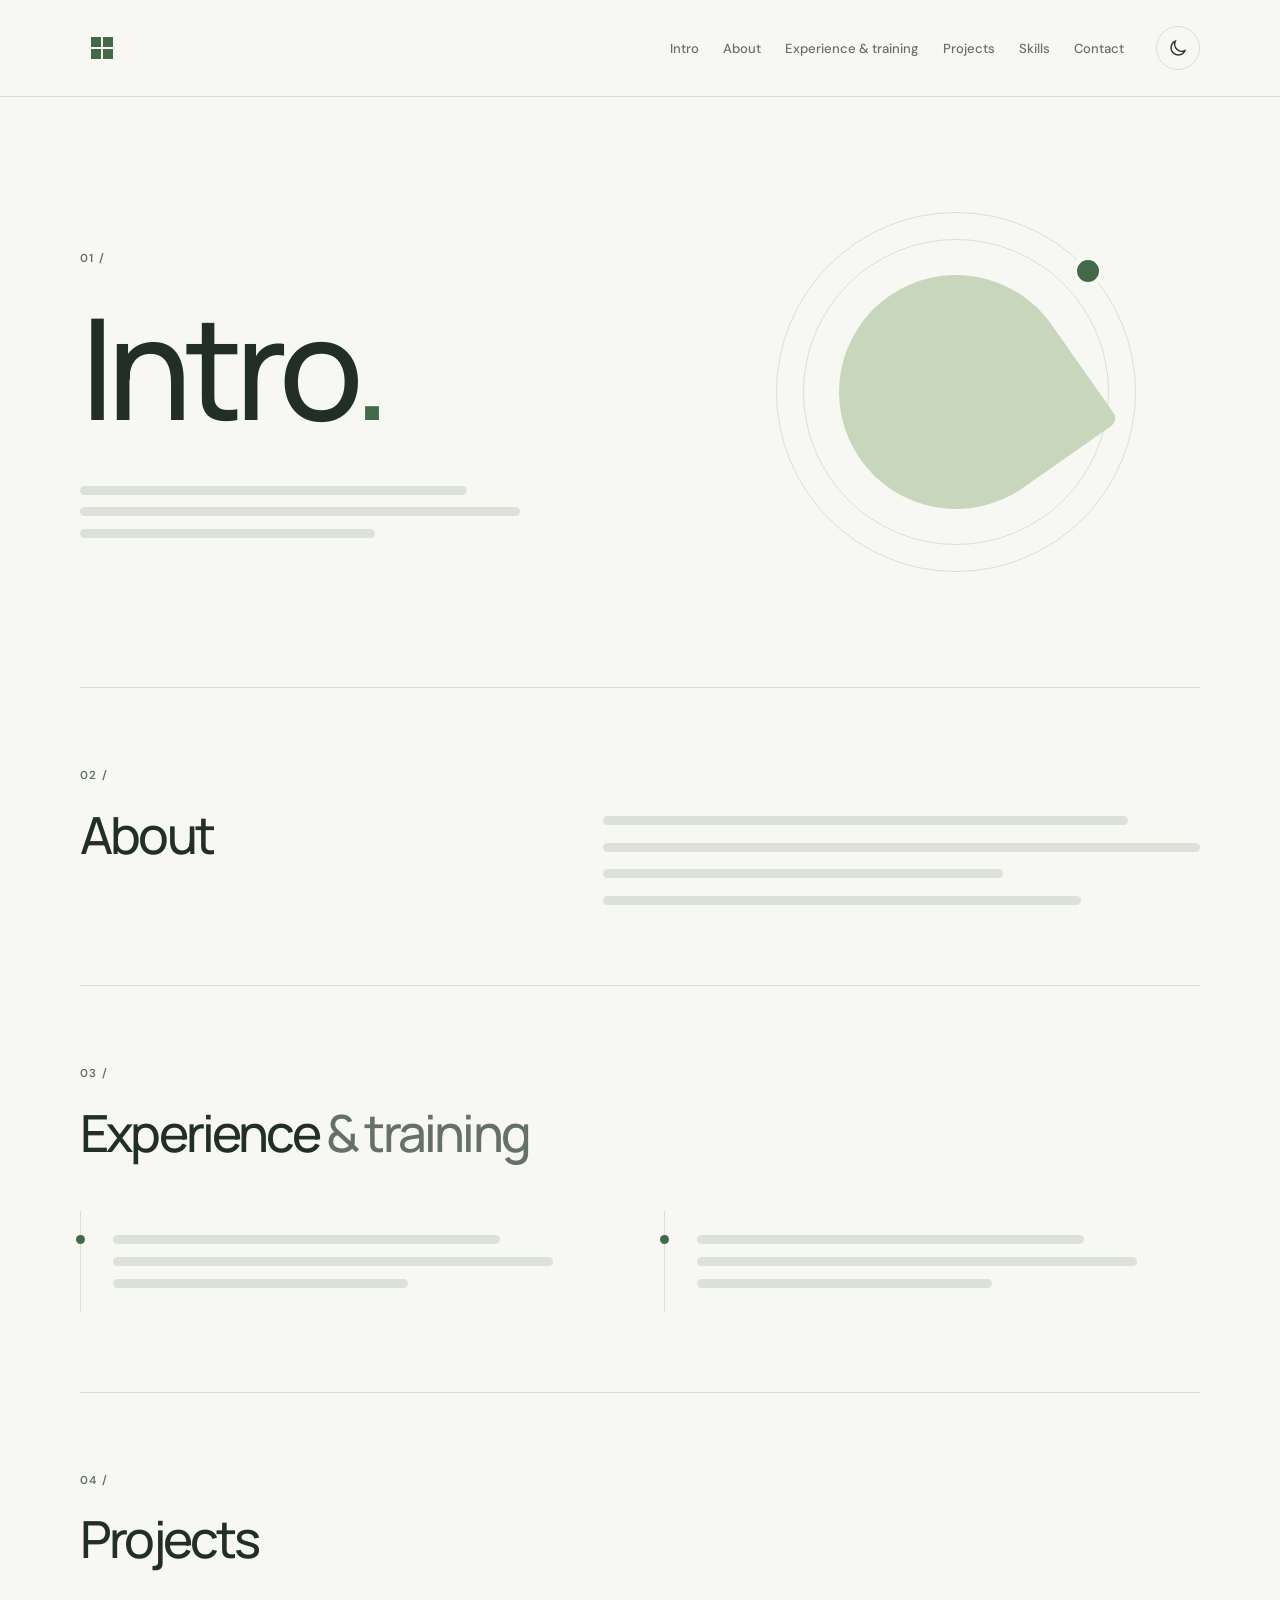
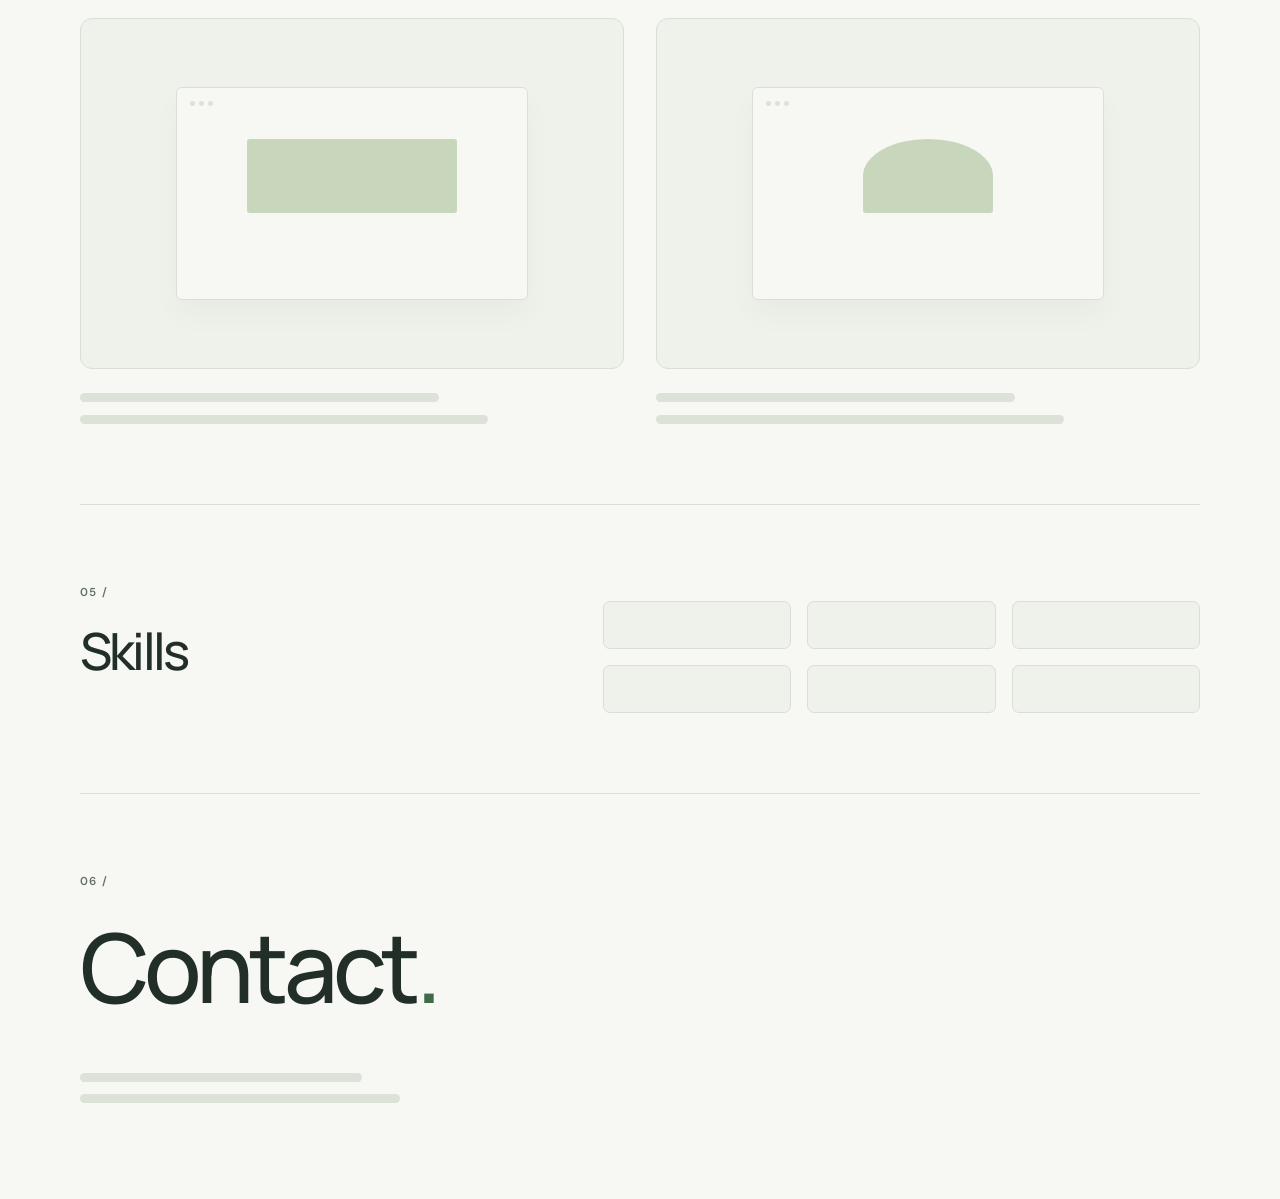
==== index.html @ 7a8d8ee1 "first commit" ====
<!doctype html>
<html lang="en">
<head>
  <meta charset="UTF-8">
  <meta name="viewport" content="width=device-width, initial-scale=1">
  <meta name="color-scheme" content="light dark">
  <title>Portfolio — Layout Preview</title>
  <script src="script.js"></script>
  <link rel="stylesheet" href="styles.css">
</head>
<body>
  <a class="skip-link" href="#main">Skip to content</a>
  <header class="site-header">
    <div class="header-inner container">
      <a class="brand" href="#intro" aria-label="Portfolio home">
        <svg viewBox="0 0 32 32" width="32" height="32" aria-hidden="true"><path d="M5 5h10v10H5zM17 5h10v10H17zM5 17h10v10H5zM17 17h10v10H17z" fill="currentColor"/></svg>
      </a>
      <nav aria-label="Main navigation">
        <a href="#intro">Intro</a>
        <a href="#about">About</a>
        <a href="#experience">Experience & training</a>
        <a href="#projects">Projects</a>
        <a href="#skills">Skills</a>
        <a href="#contact">Contact</a>
      </nav>
      <button class="theme-toggle" type="button" aria-label="Dark theme" aria-pressed="false" hidden>
        <svg class="moon" viewBox="0 0 24 24" width="20" height="20" fill="none" stroke="currentColor" stroke-width="1.6" aria-hidden="true"><path d="M20.3 15.2A8.7 8.7 0 0 1 8.8 3.7a8.7 8.7 0 1 0 11.5 11.5Z"/></svg>
        <svg class="sun" viewBox="0 0 24 24" width="20" height="20" fill="none" stroke="currentColor" stroke-width="1.6" aria-hidden="true"><circle cx="12" cy="12" r="4"/><path d="M12 2v2m0 16v2M2 12h2m16 0h2M5 5l1.5 1.5m11 11L19 19M5 19l1.5-1.5m11-11L19 5"/></svg>
      </button>
    </div>
  </header>

  <main id="main" class="container" tabindex="-1">
    <section id="intro" class="intro" aria-labelledby="intro-title">
      <div class="intro-copy">
        <span class="section-number" aria-hidden="true">01 /</span>
        <h1 id="intro-title">Intro<span class="accent" aria-hidden="true">.</span></h1>
        <div class="placeholder-lines" aria-hidden="true"><span></span><span></span><span></span></div>
      </div>
      <div class="intro-art" aria-hidden="true"><div class="orbit"></div><div class="art-core"></div><span class="art-dot"></span></div>
    </section>

    <section id="about" class="section split-section" aria-labelledby="about-title">
      <div class="section-heading"><span class="section-number" aria-hidden="true">02 /</span><h2 id="about-title">About</h2></div>
      <div class="placeholder-lines spacious" aria-hidden="true"><span></span><span></span><span></span><span></span></div>
    </section>

    <section id="experience" class="section" aria-labelledby="experience-title">
      <div class="section-heading"><span class="section-number" aria-hidden="true">03 /</span><h2 id="experience-title">Experience <span class="muted">& training</span></h2></div>
      <div class="experience-layout" aria-hidden="true">
        <div class="experience-placeholder"><span class="timeline-dot"></span><div class="placeholder-lines"><span></span><span></span><span></span></div></div>
        <div class="experience-placeholder"><span class="timeline-dot"></span><div class="placeholder-lines"><span></span><span></span><span></span></div></div>
      </div>
    </section>

    <section id="projects" class="section" aria-labelledby="projects-title">
      <div class="section-heading"><span class="section-number" aria-hidden="true">04 /</span><h2 id="projects-title">Projects</h2></div>
      <div class="project-grid" aria-hidden="true">
        <div class="project-placeholder"><div class="project-preview"><span class="preview-window"><i></i><i></i><i></i></span></div><div class="placeholder-lines"><span></span><span></span></div></div>
        <div class="project-placeholder"><div class="project-preview alternate"><span class="preview-window"><i></i><i></i><i></i></span></div><div class="placeholder-lines"><span></span><span></span></div></div>
      </div>
    </section>

    <section id="skills" class="section split-section" aria-labelledby="skills-title">
      <div class="section-heading"><span class="section-number" aria-hidden="true">05 /</span><h2 id="skills-title">Skills</h2></div>
      <div class="skill-placeholders" aria-hidden="true"><span></span><span></span><span></span><span></span><span></span><span></span></div>
    </section>

    <section id="contact" class="section contact" aria-labelledby="contact-title">
      <div class="section-heading"><span class="section-number" aria-hidden="true">06 /</span><h2 id="contact-title">Contact<span class="accent" aria-hidden="true">.</span></h2></div>
      <div class="placeholder-lines" aria-hidden="true"><span></span><span></span></div>
    </section>
  </main>
</body>
</html>
---- styles.css ----
@import url('https://fonts.googleapis.com/css2?family=DM+Sans:wght@400;500;600;700&family=Manrope:wght@400;500;600;700;800&display=swap');

:root {
  color-scheme: light;
  --bg: #f7f8f4;
  --surface: #eff1eb;
  --text: #222e28;
  --muted: #657168;
  --accent: #426a49;
  --line: #d9dfd5;
  --placeholder: #dce2d7;
  --art: #c8d7bc;
  --header: rgb(247 248 244 / 95%);
}

:root[data-theme="dark"] {
  color-scheme: dark;
  --bg: #151c18;
  --surface: #1e2821;
  --text: #e7ede3;
  --muted: #a5b4a6;
  --accent: #b1d292;
  --line: #354237;
  --placeholder: #354536;
  --art: #40583b;
  --header: rgb(21 28 24 / 95%);
}

* { box-sizing: border-box; }
html { scroll-behavior: smooth; scroll-padding-top: 8rem; }
body { margin: 0; background: var(--bg); color: var(--text); font-family: 'DM Sans', system-ui, sans-serif; -webkit-font-smoothing: antialiased; }
button, a { -webkit-tap-highlight-color: transparent; }
a { color: inherit; }
button { font: inherit; }
[hidden] { display: none !important; }
.container { width: min(1120px, calc(100% - 5rem)); margin-inline: auto; }
:focus-visible { outline: 3px solid var(--accent); outline-offset: 6px; border-radius: 3px; }
.skip-link { position: fixed; top: 1rem; left: 1rem; z-index: 10; padding: .8rem 1rem; background: var(--text); color: var(--bg); transform: translateY(-180%); }
.skip-link:focus { transform: translateY(0); }
.site-header { position: sticky; top: 0; z-index: 5; background: var(--header); border-bottom: 1px solid var(--line); backdrop-filter: blur(14px); }
.header-inner { display: flex; align-items: center; gap: 2rem; min-height: 96px; }
.brand { display: grid; place-items: center; color: var(--accent); flex-shrink: 0; width: 44px; height: 44px; }
nav { display: flex; align-items: center; justify-content: center; flex-wrap: wrap; gap: .25rem 1.5rem; margin-left: auto; }
nav a { text-decoration: none; color: var(--muted); font-size: .82rem; font-weight: 500; padding-block: .8rem; text-underline-offset: .4rem; }
nav a:hover, nav a:focus-visible { color: var(--text); text-decoration: underline; }
.theme-toggle { display: grid; place-items: center; width: 44px; height: 44px; padding: 0; border: 1px solid var(--line); border-radius: 50%; background: transparent; color: var(--text); cursor: pointer; flex-shrink: 0; }
.theme-toggle:hover { background: var(--surface); }
.sun, [data-theme="dark"] .moon { display: none; }
[data-theme="dark"] .sun { display: block; }
h1, h2 { font-family: 'Manrope', system-ui, sans-serif; font-weight: 500; letter-spacing: -.055em; margin: 0; }
h1 { font-size: clamp(5rem, 11vw, 9rem); line-height: 1.1; margin-block: 1.4rem 2.6rem; }
h2 { font-size: clamp(2rem, 4vw, 3.25rem); line-height: 1.2; }
.accent { color: var(--accent); }
.muted { color: var(--muted); }
.section-number { font-size: .72rem; font-weight: 600; letter-spacing: .12em; color: var(--muted); }
.intro { min-height: 590px; display: grid; grid-template-columns: 1.2fr 1fr; align-items: center; gap: 3rem; padding-block: 5rem; }
.intro-copy { position: relative; z-index: 1; }
.placeholder-lines { display: grid; gap: .8rem; width: 100%; max-width: 440px; }
.placeholder-lines span { display: block; height: 9px; background: var(--placeholder); border-radius: 6px; }
.placeholder-lines span:first-child { width: 88%; }
.placeholder-lines span:nth-child(2) { width: 100%; }
.placeholder-lines span:nth-child(3) { width: 67%; }
.placeholder-lines span:nth-child(4) { width: 80%; }
.intro-art { position: relative; width: min(100%, 360px); aspect-ratio: 1; justify-self: center; display: grid; place-items: center; }
.orbit { position: absolute; inset: 0; border: 1px solid var(--line); border-radius: 50%; }
.orbit::after { content: ''; position: absolute; inset: 26px; border: 1px solid var(--line); border-radius: 50%; }
.art-core { width: 65%; height: 65%; background: var(--art); border-radius: 50% 50% 4% 50%; transform: rotate(-35deg); }
.art-dot { position: absolute; width: 22px; height: 22px; background: var(--accent); border-radius: 50%; right: 9%; top: 12%; border: 5px solid var(--bg); box-sizing: content-box; }
.section { padding-block: 5rem; border-top: 1px solid var(--line); }
.section-heading { display: grid; gap: 1.3rem; margin-bottom: 3rem; }
.split-section { display: grid; grid-template-columns: 1fr 1.3fr; align-items: start; gap: 4rem; }
.split-section .section-heading { margin: 0; }
.spacious { margin-top: 3rem; gap: 1.1rem; max-width: none; }
.experience-layout { display: grid; grid-template-columns: 1fr 1fr; gap: 3rem; }
.experience-placeholder { position: relative; border-left: 1px solid var(--line); padding: 1.5rem 0 1.5rem 2rem; }
.timeline-dot { position: absolute; left: -5px; top: 1.5rem; width: 9px; height: 9px; border-radius: 50%; background: var(--accent); }
.project-grid { display: grid; grid-template-columns: repeat(2, minmax(0, 1fr)); gap: 2rem; }
.project-placeholder .placeholder-lines { margin-top: 1.5rem; max-width: 75%; }
.project-preview { display: grid; place-items: center; aspect-ratio: 1.55; background: var(--surface); border: 1px solid var(--line); border-radius: 12px; overflow: hidden; }
.preview-window { width: 65%; height: 61%; border: 1px solid var(--line); border-radius: 6px; background: var(--bg); padding: 13px; box-shadow: 0 15px 30px rgb(0 0 0 / 3%); }
.preview-window i { display: inline-block; width: 5px; height: 5px; background: var(--placeholder); border-radius: 50%; margin-right: 4px; vertical-align: top; }
.preview-window::after { content: ''; display: block; width: 65%; height: 40%; background: var(--art); margin: 17px auto 0; border-radius: 3px; }
.alternate .preview-window::after { width: 40%; border-radius: 50% 50% 3px 3px; }
.skill-placeholders { display: grid; grid-template-columns: repeat(3, 1fr); gap: 1rem; margin-top: 1rem; }
.skill-placeholders span { height: 48px; border: 1px solid var(--line); border-radius: 7px; background: var(--surface); }
.contact { padding-block: 5rem 6rem; }
.contact h2 { font-size: clamp(3.5rem, 8vw, 6rem); }
.contact .placeholder-lines { max-width: 320px; }

@media (max-width: 900px) {
  .header-inner { gap: 1rem; flex-wrap: wrap; padding-block: 1rem; }
  .theme-toggle { margin-left: auto; }
  nav { order: 3; width: 100%; justify-content: flex-start; margin: 0; gap: 0 1.5rem; }
  nav a { padding-block: .55rem; }
  html { scroll-padding-top: 12rem; }
  .intro { min-height: 500px; gap: 1.5rem; }
  .split-section { gap: 2rem; }
}

@media (max-width: 600px) {
  .container { width: calc(100% - 2.5rem); }
  .header-inner { min-height: auto; }
  nav { gap: 0 1.15rem; }
  nav a { font-size: .77rem; }
  .intro { grid-template-columns: 1fr; padding-block: 3rem; gap: 3rem; }
  h1 { margin-block: 1rem 2rem; }
  .intro-art { width: 210px; justify-self: end; margin-right: 1rem; }
  .section { padding-block: 3rem; }
  .split-section, .experience-layout, .project-grid { grid-template-columns: 1fr; gap: 2rem; }
  .section-heading { margin-bottom: 2rem; }
  .spacious, .skill-placeholders { margin-top: 0; }
  .contact { padding-bottom: 4rem; }
}

@media (prefers-reduced-motion: reduce) {
  html { scroll-behavior: auto; }
}
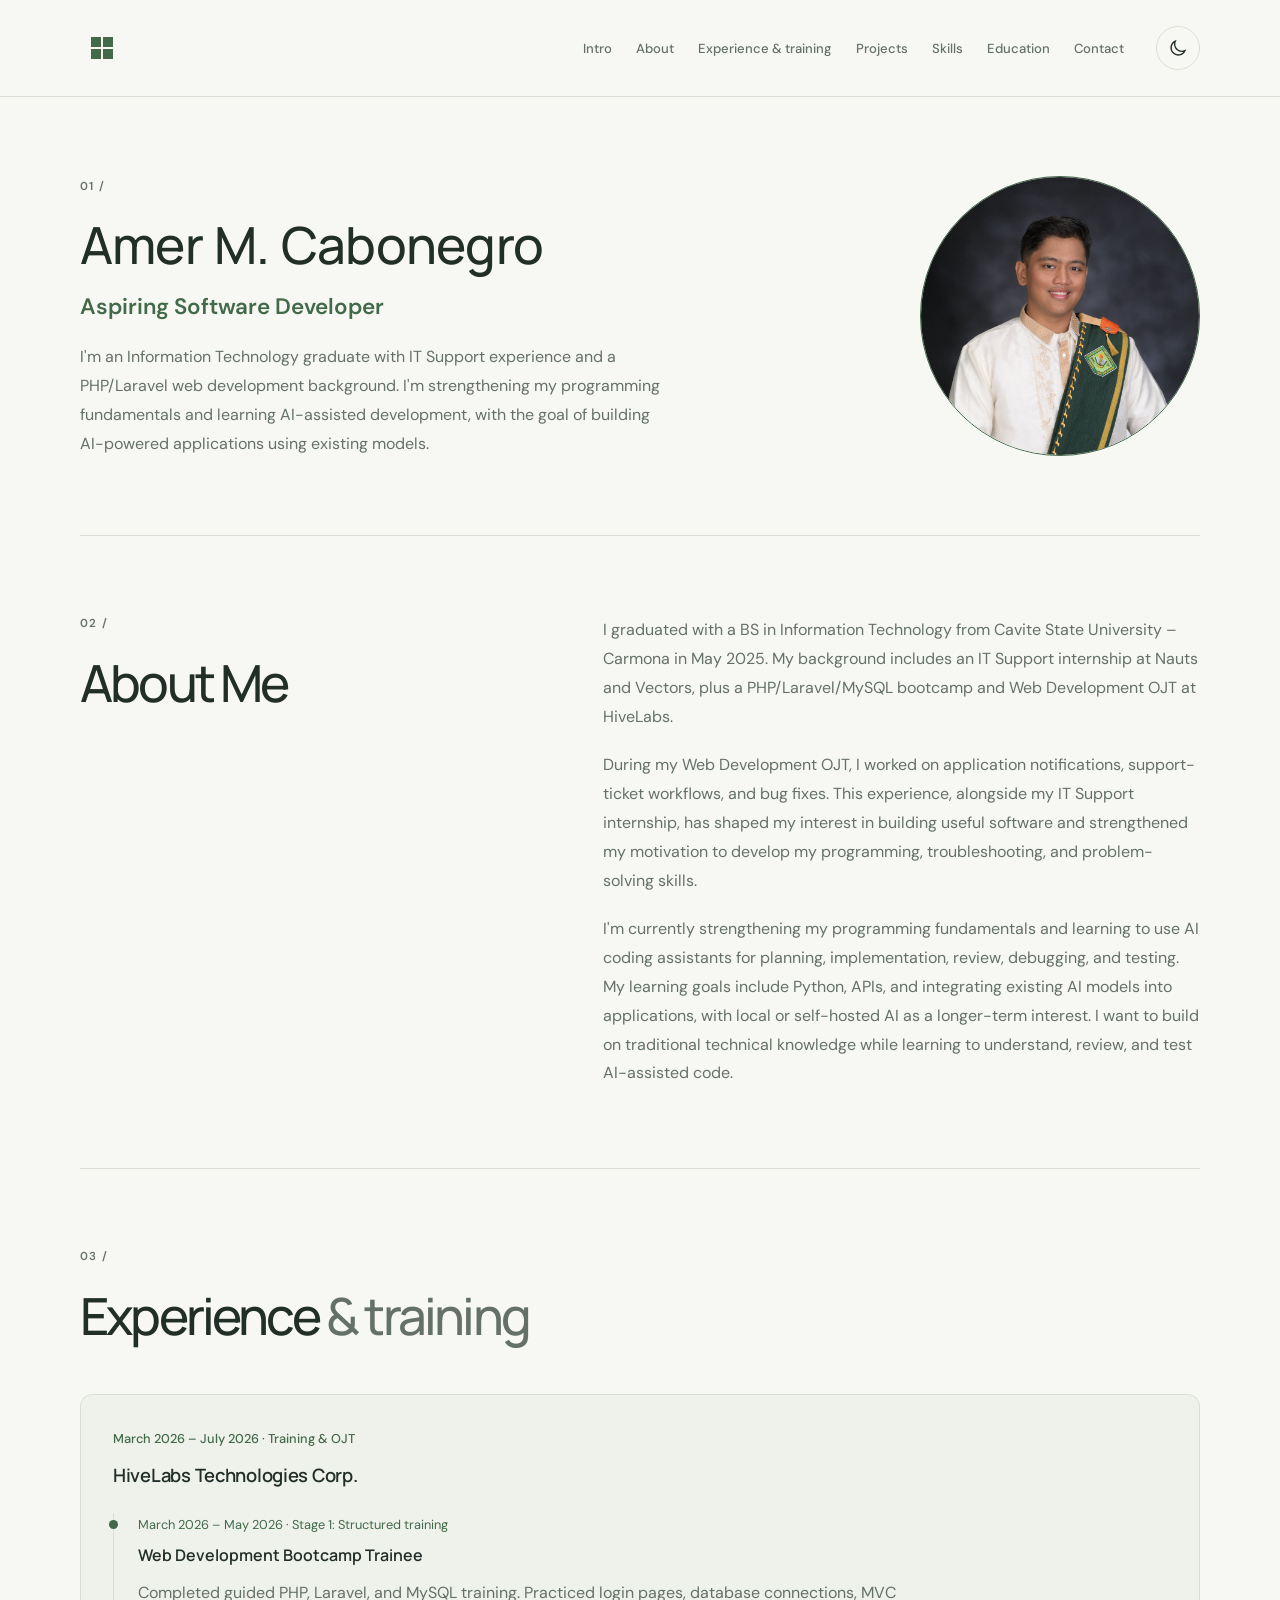
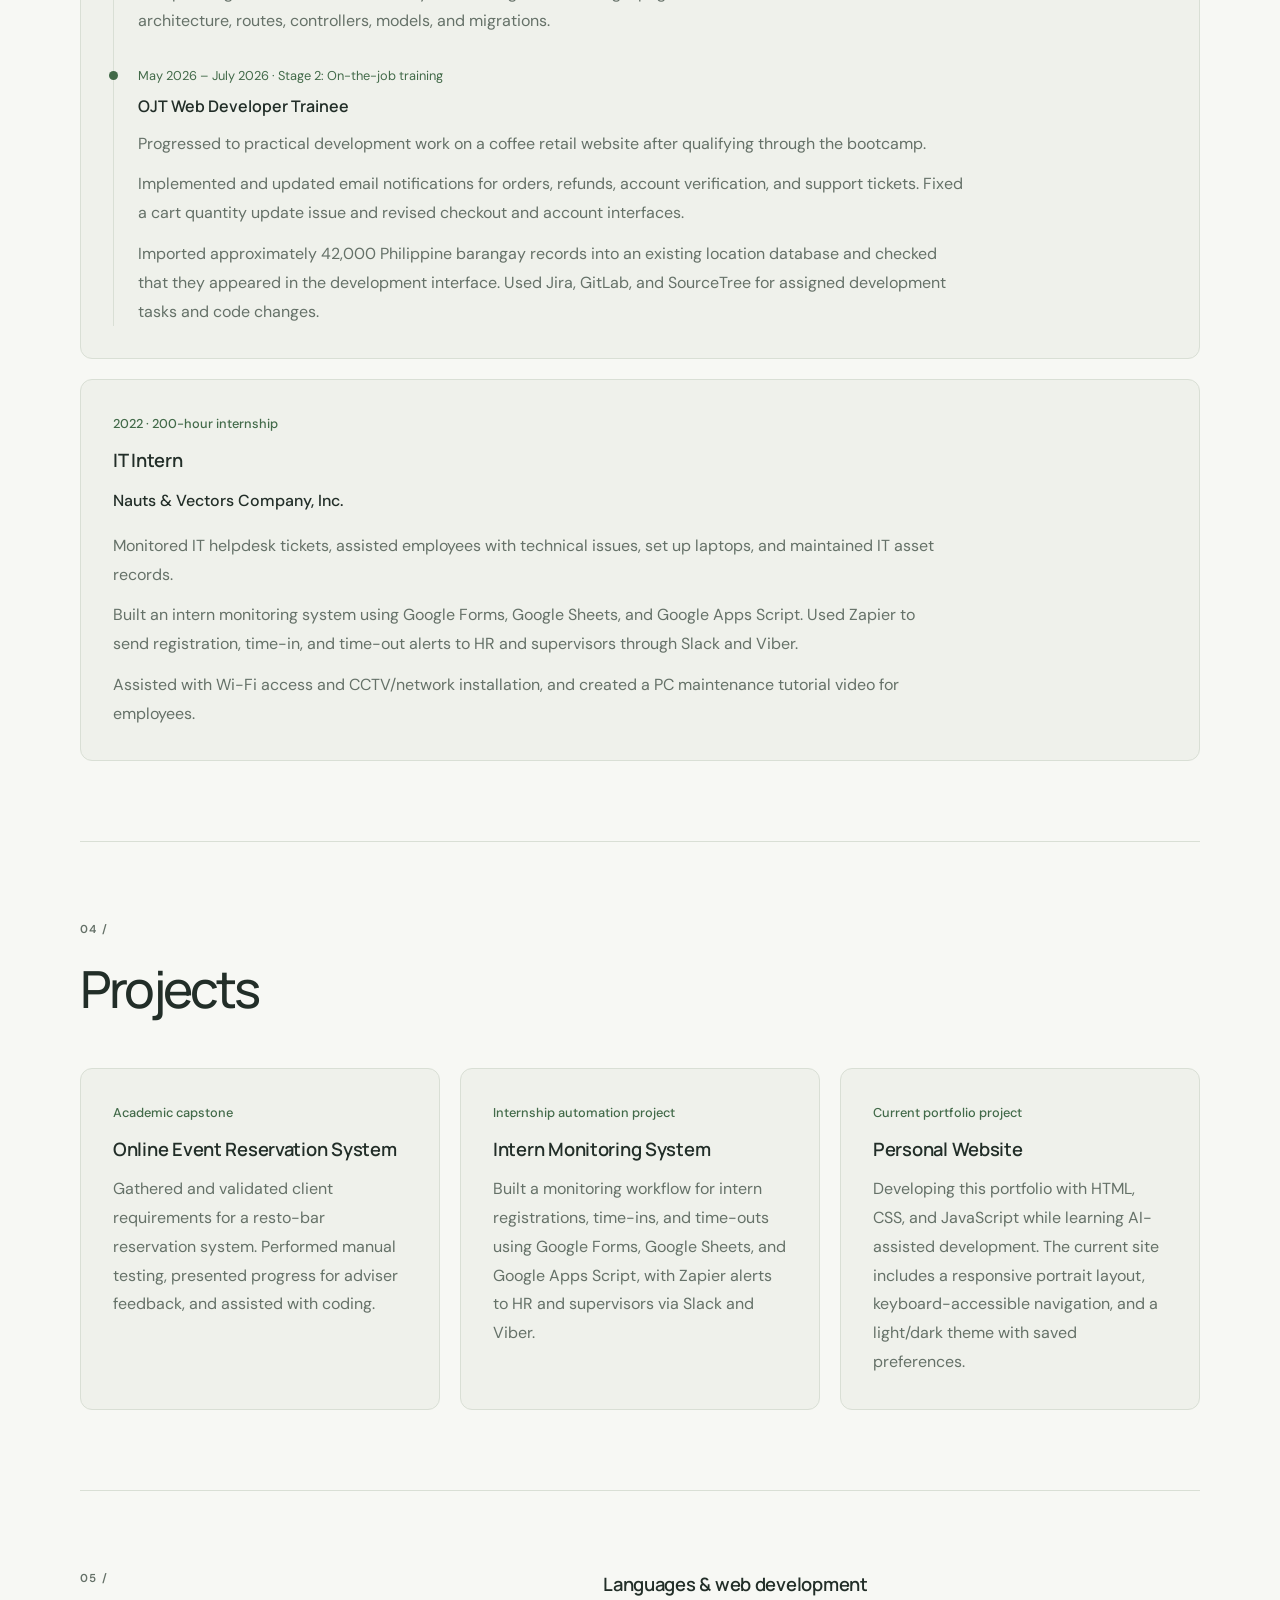
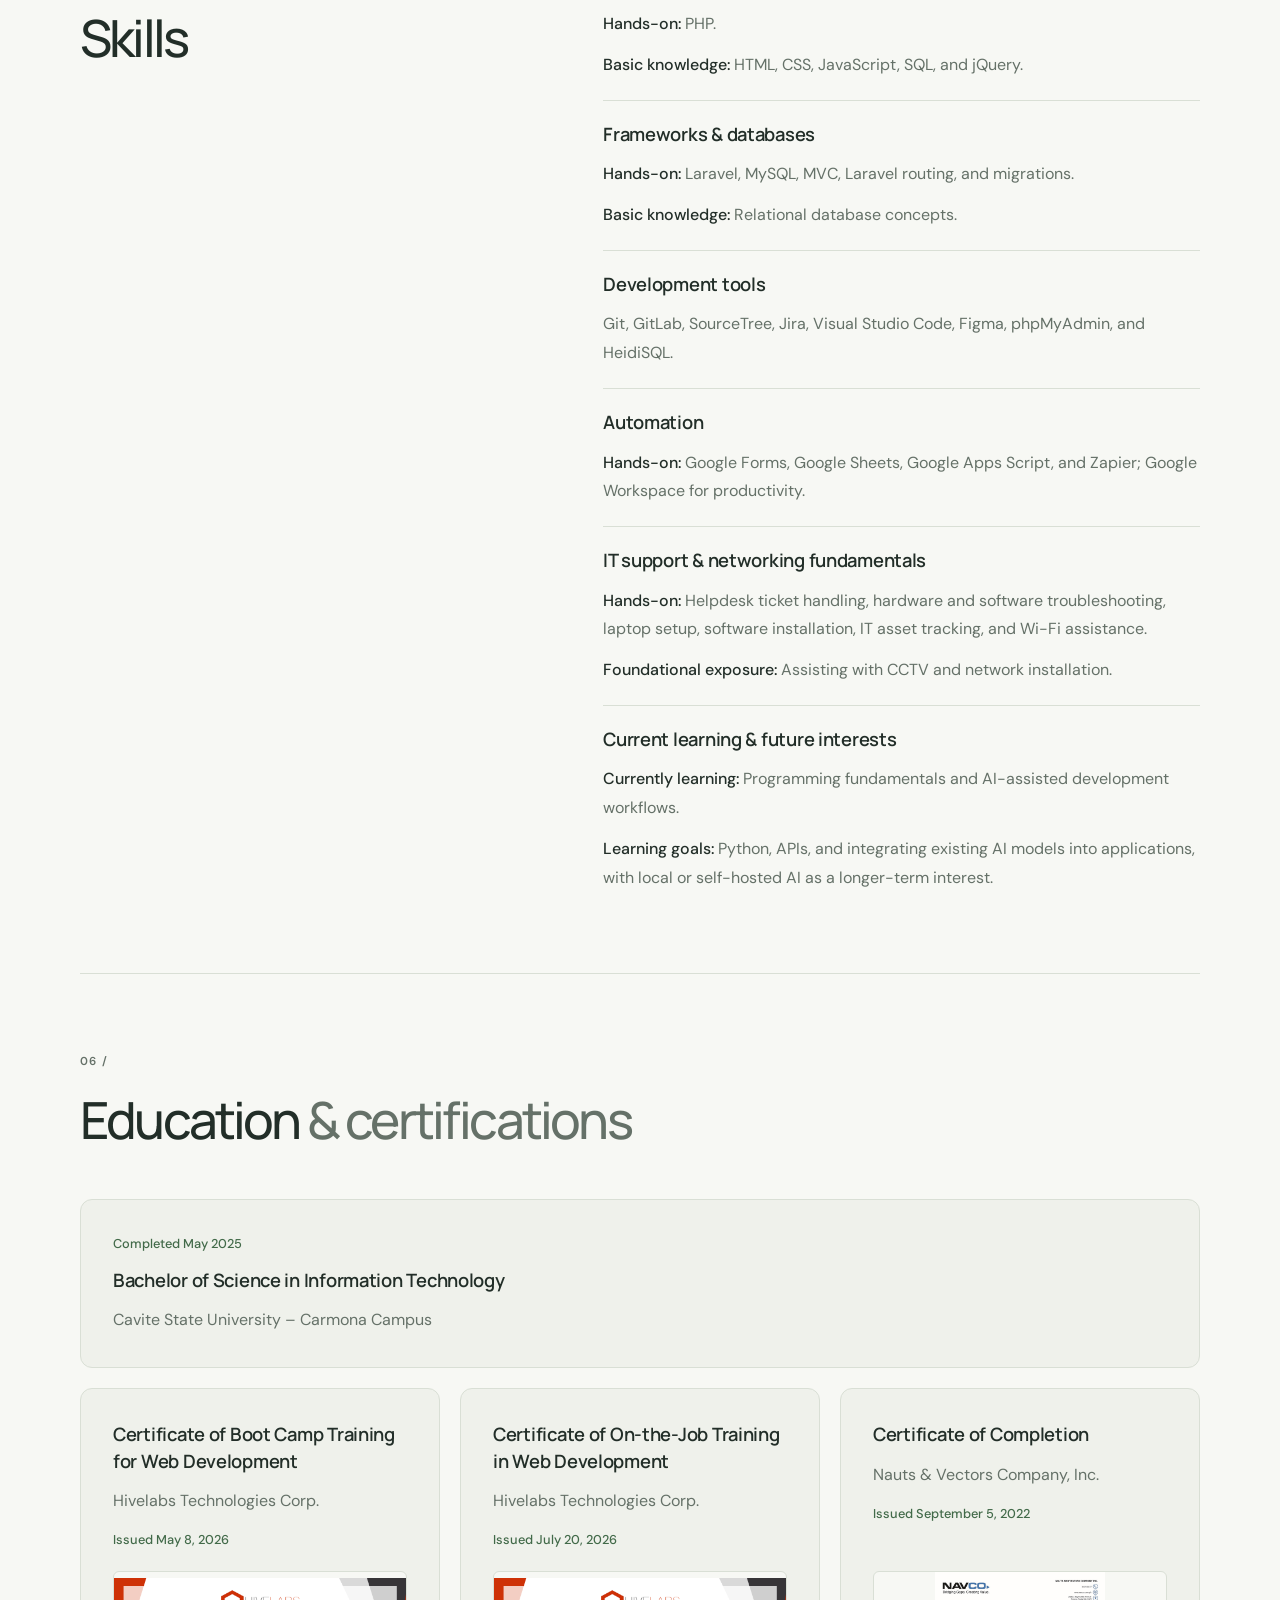
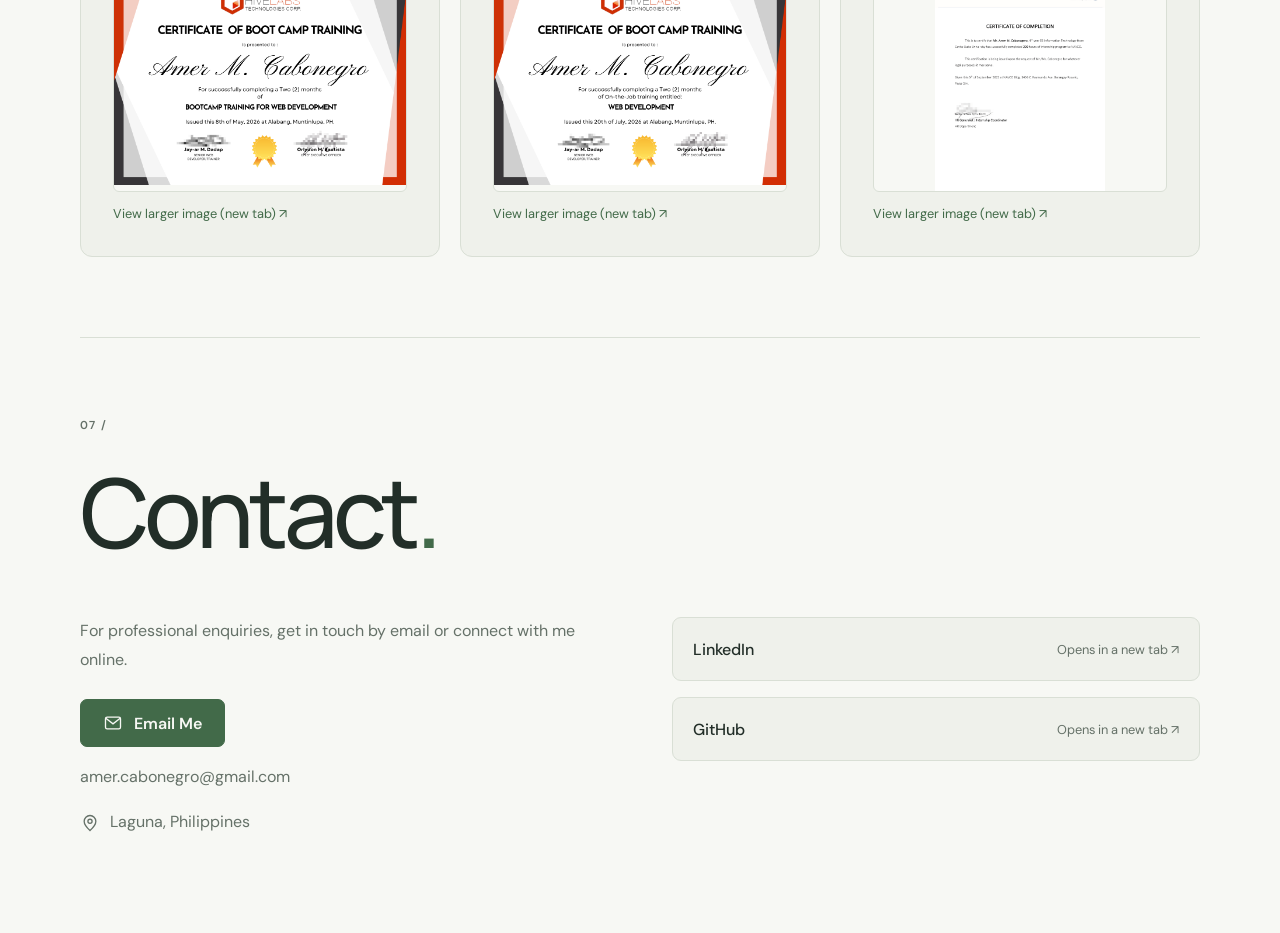
==== commit ca2c8f74: "Update portfolio layout, experience, and contact details" ====
--- a/index.html
+++ b/index.html
@@ -4,11 +4,14 @@
   <meta charset="UTF-8">
   <meta name="viewport" content="width=device-width, initial-scale=1">
   <meta name="color-scheme" content="light dark">
-  <title>Portfolio — Layout Preview</title>
+  <title>Amer Cabonegro | Portfolio</title>
+  <!-- Run the theme script before CSS to avoid briefly showing the wrong palette.
+       Button setup waits until the body has been parsed, so the script can safely run here. -->
   <script src="script.js"></script>
   <link rel="stylesheet" href="styles.css">
 </head>
 <body>
+  <!-- A skip link saves keyboard users from tabbing through every navigation link on each visit. -->
   <a class="skip-link" href="#main">Skip to content</a>
   <header class="site-header">
     <div class="header-inner container">
@@ -21,8 +24,11 @@
         <a href="#experience">Experience & training</a>
         <a href="#projects">Projects</a>
         <a href="#skills">Skills</a>
+        <a href="#education">Education</a>
         <a href="#contact">Contact</a>
       </nav>
+      <!-- Keep the toggle hidden until its handler is ready, avoiding an inactive control
+           if JavaScript fails. aria-pressed exposes its on/off state without relying on the icon. -->
       <button class="theme-toggle" type="button" aria-label="Dark theme" aria-pressed="false" hidden>
         <svg class="moon" viewBox="0 0 24 24" width="20" height="20" fill="none" stroke="currentColor" stroke-width="1.6" aria-hidden="true"><path d="M20.3 15.2A8.7 8.7 0 0 1 8.8 3.7a8.7 8.7 0 1 0 11.5 11.5Z"/></svg>
         <svg class="sun" viewBox="0 0 24 24" width="20" height="20" fill="none" stroke="currentColor" stroke-width="1.6" aria-hidden="true"><circle cx="12" cy="12" r="4"/><path d="M12 2v2m0 16v2M2 12h2m16 0h2M5 5l1.5 1.5m11 11L19 19M5 19l1.5-1.5m11-11L19 5"/></svg>
@@ -30,45 +36,191 @@
     </div>
   </header>
 
+  <!-- tabindex="-1" makes the skip-link destination focusable without adding a routine Tab stop.
+       aria-labelledby reuses visible headings as section names so both stay consistent. -->
   <main id="main" class="container" tabindex="-1">
     <section id="intro" class="intro" aria-labelledby="intro-title">
       <div class="intro-copy">
         <span class="section-number" aria-hidden="true">01 /</span>
-        <h1 id="intro-title">Intro<span class="accent" aria-hidden="true">.</span></h1>
-        <div class="placeholder-lines" aria-hidden="true"><span></span><span></span><span></span></div>
-      </div>
-      <div class="intro-art" aria-hidden="true"><div class="orbit"></div><div class="art-core"></div><span class="art-dot"></span></div>
+        <h1 id="intro-title">Amer M. Cabonegro</h1>
+        <p class="intro-focus">Aspiring Software Developer</p>
+        <p class="intro-summary">I'm an Information Technology graduate with IT Support experience and a PHP/Laravel web development background. I'm strengthening my programming fundamentals and learning AI-assisted development, with the goal of building AI-powered applications using existing models.</p>
+      </div>
+      <!-- A relative src stays inside the project URL on GitHub Pages; a leading / would
+           start at the domain root. Keep the file's real dimensions here and let CSS crop it.
+           The alt text identifies the person when the portrait cannot be seen. -->
+      <div class="intro-portrait">
+        <img src="assets/images/8R-min.JPG" alt="Portrait of Amer M. Cabonegro" width="3712" height="5568">
+      </div>
     </section>
 
     <section id="about" class="section split-section" aria-labelledby="about-title">
-      <div class="section-heading"><span class="section-number" aria-hidden="true">02 /</span><h2 id="about-title">About</h2></div>
-      <div class="placeholder-lines spacious" aria-hidden="true"><span></span><span></span><span></span><span></span></div>
+      <div class="section-heading"><span class="section-number" aria-hidden="true">02 /</span><h2 id="about-title">About Me</h2></div>
+      <div class="about-copy">
+        <p>I graduated with a BS in Information Technology from Cavite State University &ndash; Carmona in May 2025. My background includes an IT Support internship at Nauts and Vectors, plus a PHP/Laravel/MySQL bootcamp and Web Development OJT at HiveLabs.</p>
+        <p>During my Web Development OJT, I worked on application notifications, support-ticket workflows, and bug fixes. This experience, alongside my IT Support internship, has shaped my interest in building useful software and strengthened my motivation to develop my programming, troubleshooting, and problem-solving skills.</p>
+        <p>I'm currently strengthening my programming fundamentals and learning to use AI coding assistants for planning, implementation, review, debugging, and testing. My learning goals include Python, APIs, and integrating existing AI models into applications, with local or self-hosted AI as a longer-term interest. I want to build on traditional technical knowledge while learning to understand, review, and test AI-assisted code.</p>
+      </div>
     </section>
 
     <section id="experience" class="section" aria-labelledby="experience-title">
       <div class="section-heading"><span class="section-number" aria-hidden="true">03 /</span><h2 id="experience-title">Experience <span class="muted">& training</span></h2></div>
-      <div class="experience-layout" aria-hidden="true">
-        <div class="experience-placeholder"><span class="timeline-dot"></span><div class="placeholder-lines"><span></span><span></span><span></span></div></div>
-        <div class="experience-placeholder"><span class="timeline-dot"></span><div class="placeholder-lines"><span></span><span></span><span></span></div></div>
+      <!-- Nest stages under one company to show progression without implying two employers.
+           An ordered list preserves the training sequence even without the visual timeline. -->
+      <div class="entry-list">
+        <article class="content-card">
+          <p class="entry-meta"><time datetime="2026-03">March 2026</time> &ndash; <time datetime="2026-07">July 2026</time> &middot; Training &amp; OJT</p>
+          <h3>HiveLabs Technologies Corp.</h3>
+          <ol class="training-stages" role="list">
+            <li class="training-stage">
+              <p class="stage-meta"><time datetime="2026-03">March 2026</time> &ndash; <time datetime="2026-05">May 2026</time> &middot; Stage 1: Structured training</p>
+              <h4>Web Development Bootcamp Trainee</h4>
+              <p>Completed guided PHP, Laravel, and MySQL training. Practiced login pages, database connections, MVC architecture, routes, controllers, models, and migrations.</p>
+            </li>
+            <li class="training-stage">
+              <p class="stage-meta"><time datetime="2026-05">May 2026</time> &ndash; <time datetime="2026-07">July 2026</time> &middot; Stage 2: On-the-job training</p>
+              <h4>OJT Web Developer Trainee</h4>
+              <p>Progressed to practical development work on a coffee retail website after qualifying through the bootcamp.</p>
+              <p>Implemented and updated email notifications for orders, refunds, account verification, and support tickets. Fixed a cart quantity update issue and revised checkout and account interfaces.</p>
+              <p>Imported approximately 42,000 Philippine barangay records into an existing location database and checked that they appeared in the development interface. Used Jira, GitLab, and SourceTree for assigned development tasks and code changes.</p>
+            </li>
+          </ol>
+        </article>
+        <article class="content-card">
+          <p class="entry-meta"><time datetime="2022">2022</time> &middot; 200-hour internship</p>
+          <h3>IT Intern</h3>
+          <p class="entry-organization">Nauts &amp; Vectors Company, Inc.</p>
+          <p>Monitored IT helpdesk tickets, assisted employees with technical issues, set up laptops, and maintained IT asset records.</p>
+          <p>Built an intern monitoring system using Google Forms, Google Sheets, and Google Apps Script. Used Zapier to send registration, time-in, and time-out alerts to HR and supervisors through Slack and Viber.</p>
+          <p>Assisted with Wi-Fi access and CCTV/network installation, and created a PC maintenance tutorial video for employees.</p>
+        </article>
       </div>
     </section>
 
     <section id="projects" class="section" aria-labelledby="projects-title">
       <div class="section-heading"><span class="section-number" aria-hidden="true">04 /</span><h2 id="projects-title">Projects</h2></div>
-      <div class="project-grid" aria-hidden="true">
-        <div class="project-placeholder"><div class="project-preview"><span class="preview-window"><i></i><i></i><i></i></span></div><div class="placeholder-lines"><span></span><span></span></div></div>
-        <div class="project-placeholder"><div class="project-preview alternate"><span class="preview-window"><i></i><i></i><i></i></span></div><div class="placeholder-lines"><span></span><span></span></div></div>
+      <div class="content-grid">
+        <article class="content-card">
+          <p class="entry-meta">Academic capstone</p>
+          <h3>Online Event Reservation System</h3>
+          <p>Gathered and validated client requirements for a resto-bar reservation system. Performed manual testing, presented progress for adviser feedback, and assisted with coding.</p>
+        </article>
+        <article class="content-card">
+          <p class="entry-meta">Internship automation project</p>
+          <h3>Intern Monitoring System</h3>
+          <p>Built a monitoring workflow for intern registrations, time-ins, and time-outs using Google Forms, Google Sheets, and Google Apps Script, with Zapier alerts to HR and supervisors via Slack and Viber.</p>
+        </article>
+        <article class="content-card">
+          <p class="entry-meta">Current portfolio project</p>
+          <h3>Personal Website</h3>
+          <p>Developing this portfolio with HTML, CSS, and JavaScript while learning AI-assisted development. The current site includes a responsive portrait layout, keyboard-accessible navigation, and a light/dark theme with saved preferences.</p>
+        </article>
       </div>
     </section>
 
     <section id="skills" class="section split-section" aria-labelledby="skills-title">
       <div class="section-heading"><span class="section-number" aria-hidden="true">05 /</span><h2 id="skills-title">Skills</h2></div>
-      <div class="skill-placeholders" aria-hidden="true"><span></span><span></span><span></span><span></span><span></span><span></span></div>
+      <!-- Written proficiency labels distinguish practice from basic knowledge and learning goals;
+           percentage bars would imply a measured skill level that the resumes do not provide. -->
+      <div class="skill-groups">
+        <div>
+          <h3>Languages &amp; web development</h3>
+          <p><strong>Hands-on:</strong> PHP.</p>
+          <p><strong>Basic knowledge:</strong> HTML, CSS, JavaScript, SQL, and jQuery.</p>
+        </div>
+        <div>
+          <h3>Frameworks &amp; databases</h3>
+          <p><strong>Hands-on:</strong> Laravel, MySQL, MVC, Laravel routing, and migrations.</p>
+          <p><strong>Basic knowledge:</strong> Relational database concepts.</p>
+        </div>
+        <div>
+          <h3>Development tools</h3>
+          <p>Git, GitLab, SourceTree, Jira, Visual Studio Code, Figma, phpMyAdmin, and HeidiSQL.</p>
+        </div>
+        <div>
+          <h3>Automation</h3>
+          <p><strong>Hands-on:</strong> Google Forms, Google Sheets, Google Apps Script, and Zapier; Google Workspace for productivity.</p>
+        </div>
+        <div>
+          <h3>IT support &amp; networking fundamentals</h3>
+          <p><strong>Hands-on:</strong> Helpdesk ticket handling, hardware and software troubleshooting, laptop setup, software installation, IT asset tracking, and Wi-Fi assistance.</p>
+          <p><strong>Foundational exposure:</strong> Assisting with CCTV and network installation.</p>
+        </div>
+        <div>
+          <h3>Current learning &amp; future interests</h3>
+          <p><strong>Currently learning:</strong> Programming fundamentals and AI-assisted development workflows.</p>
+          <p><strong>Learning goals:</strong> Python, APIs, and integrating existing AI models into applications, with local or self-hosted AI as a longer-term interest.</p>
+        </div>
+      </div>
+    </section>
+
+    <section id="education" class="section" aria-labelledby="education-title">
+      <div class="section-heading"><span class="section-number" aria-hidden="true">06 /</span><h2 id="education-title">Education <span class="muted">&amp; certifications</span></h2></div>
+      <div class="entry-list">
+        <article class="content-card">
+          <p class="entry-meta">Completed <time datetime="2025-05">May 2025</time></p>
+          <h3>Bachelor of Science in Information Technology</h3>
+          <p>Cavite State University &ndash; Carmona Campus</p>
+        </article>
+      </div>
+      <!-- Link directly to the same blurred file shown in the preview: no separate, unblurred
+           source is loaded. Native links support keyboard use without JavaScript; the label
+           warns about the new tab so visitors know how to return to the portfolio. -->
+      <div class="certificate-gallery">
+        <article class="content-card certificate-card">
+          <h3>Certificate of Boot Camp Training for Web Development</h3>
+          <p>Hivelabs Technologies Corp.</p>
+          <p class="entry-meta">Issued <time datetime="2026-05-08">May 8, 2026</time></p>
+          <a class="certificate-link" href="assets/images/Cert-hivelabs-bootcamp-blured.png" target="_blank" rel="noopener noreferrer" aria-label="View larger blurred Boot Camp Training for Web Development certificate (opens in a new tab)">
+            <img src="assets/images/Cert-hivelabs-bootcamp-blured.png" alt="Web development bootcamp certificate with partially blurred signatures" width="2000" height="1414" loading="lazy" decoding="async">
+            <span>View larger image (new tab) <span aria-hidden="true">&#8599;</span></span>
+          </a>
+        </article>
+        <article class="content-card certificate-card">
+          <h3>Certificate of On-the-Job Training in Web Development</h3>
+          <p>Hivelabs Technologies Corp.</p>
+          <p class="entry-meta">Issued <time datetime="2026-07-20">July 20, 2026</time></p>
+          <a class="certificate-link" href="assets/images/Cert-hivelabs-OJT-blured.png" target="_blank" rel="noopener noreferrer" aria-label="View larger blurred On-the-Job Training in Web Development certificate (opens in a new tab)">
+            <img src="assets/images/Cert-hivelabs-OJT-blured.png" alt="Web development OJT certificate with partially blurred signatures" width="2000" height="1414" loading="lazy" decoding="async">
+            <span>View larger image (new tab) <span aria-hidden="true">&#8599;</span></span>
+          </a>
+        </article>
+        <article class="content-card certificate-card">
+          <h3>Certificate of Completion</h3>
+          <p>Nauts &amp; Vectors Company, Inc.</p>
+          <p class="entry-meta">Issued <time datetime="2022-09-05">September 5, 2022</time></p>
+          <a class="certificate-link" href="assets/images/Cert-navco-blured.png" target="_blank" rel="noopener noreferrer" aria-label="View larger blurred NAVCO Certificate of Completion (opens in a new tab)">
+            <img src="assets/images/Cert-navco-blured.png" alt="NAVCO internship completion certificate with a partially blurred signature" width="1197" height="1545" loading="lazy" decoding="async">
+            <span>View larger image (new tab) <span aria-hidden="true">&#8599;</span></span>
+          </a>
+        </article>
+      </div>
     </section>
 
     <section id="contact" class="section contact" aria-labelledby="contact-title">
-      <div class="section-heading"><span class="section-number" aria-hidden="true">06 /</span><h2 id="contact-title">Contact<span class="accent" aria-hidden="true">.</span></h2></div>
-      <div class="placeholder-lines" aria-hidden="true"><span></span><span></span></div>
+      <div class="section-heading"><span class="section-number" aria-hidden="true">07 /</span><h2 id="contact-title">Contact<span class="accent" aria-hidden="true">.</span></h2></div>
+      <div class="contact-layout">
+        <div class="contact-copy">
+          <p>For professional enquiries, get in touch by email or connect with me online.</p>
+          <!-- mailto uses the visitor's email app instead of collecting messages on this site.
+               The visible text names the action, so the decorative icon needs no announcement. -->
+          <a class="contact-primary" href="mailto:amer.cabonegro@gmail.com">
+            <svg viewBox="0 0 24 24" width="20" height="20" fill="none" stroke="currentColor" stroke-width="1.6" aria-hidden="true" focusable="false"><rect x="3" y="5" width="18" height="14" rx="2"/><path d="m3 6 9 7 9-7"/></svg>
+            <span>Email Me</span>
+          </a>
+          <p class="contact-email">amer.cabonegro@gmail.com</p>
+          <p class="contact-location">
+            <svg viewBox="0 0 24 24" width="20" height="20" fill="none" stroke="currentColor" stroke-width="1.6" aria-hidden="true" focusable="false"><path d="M19 10c0 5-7 11-7 11S5 15 5 10a7 7 0 1 1 14 0Z"/><circle cx="12" cy="10" r="2.5"/></svg>
+            <span>Laguna, Philippines</span>
+          </p>
+        </div>
+        <!-- Announce new tabs before activation. noopener prevents the destination from
+             controlling this tab; noreferrer avoids sending the portfolio URL as a referrer. -->
+        <ul class="contact-profiles" role="list">
+          <li><a href="https://www.linkedin.com/in/amercabonegro/" target="_blank" rel="noopener noreferrer">LinkedIn <span>Opens in a new tab <span aria-hidden="true">&#8599;</span></span></a></li>
+          <li><a href="https://github.com/amercabonegro" target="_blank" rel="noopener noreferrer">GitHub <span>Opens in a new tab <span aria-hidden="true">&#8599;</span></span></a></li>
+        </ul>
+      </div>
     </section>
   </main>
 </body>
--- a/styles.css
+++ b/styles.css
@@ -1,5 +1,7 @@
 @import url('https://fonts.googleapis.com/css2?family=DM+Sans:wght@400;500;600;700&family=Manrope:wght@400;500;600;700;800&display=swap');
 
+/* Components use color roles instead of fixed colors, so changing a palette updates
+   the whole page. When changing --muted, check text contrast in both themes. */
 :root {
   color-scheme: light;
   --bg: #f7f8f4;
@@ -13,6 +15,8 @@
   --header: rgb(247 248 244 / 95%);
 }
 
+/* Override only the palette when JavaScript changes data-theme; duplicating component
+   rules for dark mode would make future layout changes harder to keep consistent. */
 :root[data-theme="dark"] {
   color-scheme: dark;
   --bg: #151c18;
@@ -26,18 +30,29 @@
   --header: rgb(21 28 24 / 95%);
 }
 
+/* Count borders and padding inside declared widths, preventing a 100%-wide box
+   from becoming wider than its parent when padding is added. */
 * { box-sizing: border-box; }
+/* Anchor scrolling needs headroom because a sticky header can cover the destination.
+   Increase scroll-padding-top if the header becomes taller. */
 html { scroll-behavior: smooth; scroll-padding-top: 8rem; }
+/* System-font fallbacks keep text readable when the external web fonts cannot load. */
 body { margin: 0; background: var(--bg); color: var(--text); font-family: 'DM Sans', system-ui, sans-serif; -webkit-font-smoothing: antialiased; }
 button, a { -webkit-tap-highlight-color: transparent; }
 a { color: inherit; }
 button { font: inherit; }
 [hidden] { display: none !important; }
+/* A maximum width prevents very long lines on wide screens; the second min() value
+   leaves side gutters. Raising 1120px gives columns more room but also lengthens lines. */
 .container { width: min(1120px, calc(100% - 5rem)); margin-inline: auto; }
+/* Keep a visible focus indicator so keyboard users can locate the active control.
+   Moving the skip link offscreen instead of hiding it keeps it keyboard-accessible. */
 :focus-visible { outline: 3px solid var(--accent); outline-offset: 6px; border-radius: 3px; }
 .skip-link { position: fixed; top: 1rem; left: 1rem; z-index: 10; padding: .8rem 1rem; background: var(--text); color: var(--bg); transform: translateY(-180%); }
 .skip-link:focus { transform: translateY(0); }
 .site-header { position: sticky; top: 0; z-index: 5; background: var(--header); border-bottom: 1px solid var(--line); backdrop-filter: blur(14px); }
+/* Flexbox lets navigation use the remaining header space. Wrapping avoids squeezing
+   links into unreadable widths when fonts grow or screen space runs short. */
 .header-inner { display: flex; align-items: center; gap: 2rem; min-height: 96px; }
 .brand { display: grid; place-items: center; color: var(--accent); flex-shrink: 0; width: 44px; height: 44px; }
 nav { display: flex; align-items: center; justify-content: center; flex-wrap: wrap; gap: .25rem 1.5rem; margin-left: auto; }
@@ -47,25 +62,45 @@
 .theme-toggle:hover { background: var(--surface); }
 .sun, [data-theme="dark"] .moon { display: none; }
 [data-theme="dark"] .sun { display: block; }
+/* clamp() combines viewport scaling with size limits: a pure vw size could make
+   headings too small on phones or unnecessarily large on wide displays. */
 h1, h2 { font-family: 'Manrope', system-ui, sans-serif; font-weight: 500; letter-spacing: -.055em; margin: 0; }
 h1 { font-size: clamp(5rem, 11vw, 9rem); line-height: 1.1; margin-block: 1.4rem 2.6rem; }
 h2 { font-size: clamp(2rem, 4vw, 3.25rem); line-height: 1.2; }
 .accent { color: var(--accent); }
 .muted { color: var(--muted); }
 .section-number { font-size: .72rem; font-weight: 600; letter-spacing: .12em; color: var(--muted); }
-.intro { min-height: 590px; display: grid; grid-template-columns: 1.2fr 1fr; align-items: center; gap: 3rem; padding-block: 5rem; }
-.intro-copy { position: relative; z-index: 1; }
+/* The portrait column grows from 224px to 280px, giving it enough visual weight without
+   taking space needed by the name. minmax(0, 1fr) and min-width: 0 let text wrap inside
+   its column instead of forcing the page wider. Keep both items in normal Grid flow
+   so longer text increases the hero's height rather than overlapping the portrait. */
+.intro { display: grid; grid-template-columns: minmax(0, 1fr) clamp(14rem, 24vw, 17.5rem); align-items: center; gap: clamp(2rem, 4vw, 4rem); padding-block: clamp(3rem, 6vw, 5rem); }
+.intro-copy { position: relative; z-index: 1; min-width: 0; }
+/* Relax the shared headings' tight tracking for this multiword name. A small extra
+   word gap separates the initial without adding fake spaces to the HTML.
+   Avoid nowrap: natural wrapping protects narrow screens and enlarged text. */
+.intro-copy h1 { font-size: clamp(2.25rem, 4vw, 3.5rem); letter-spacing: -.015em; word-spacing: .04em; line-height: 1.15; overflow-wrap: anywhere; text-wrap: balance; margin-block: 1.25rem 1rem; }
+.intro-focus { color: var(--accent); font-size: clamp(1.1rem, 2vw, 1.4rem); font-weight: 600; line-height: 1.5; margin: 0 0 1.25rem; }
+.intro-summary, .about-copy p { color: var(--muted); font-size: 1rem; line-height: 1.8; margin: 0; }
+/* Cap line length independently of the grid so wide desktops do not produce long lines.
+   There is no fixed hero height: extra lines at smaller widths must have room to grow. */
+.intro-summary { max-width: 54ch; }
+.about-copy { min-width: 0; }
+.about-copy p + p { margin-top: 1.25rem; }
 .placeholder-lines { display: grid; gap: .8rem; width: 100%; max-width: 440px; }
 .placeholder-lines span { display: block; height: 9px; background: var(--placeholder); border-radius: 6px; }
 .placeholder-lines span:first-child { width: 88%; }
 .placeholder-lines span:nth-child(2) { width: 100%; }
 .placeholder-lines span:nth-child(3) { width: 67%; }
 .placeholder-lines span:nth-child(4) { width: 80%; }
-.intro-art { position: relative; width: min(100%, 360px); aspect-ratio: 1; justify-self: center; display: grid; place-items: center; }
-.orbit { position: absolute; inset: 0; border: 1px solid var(--line); border-radius: 50%; }
-.orbit::after { content: ''; position: absolute; inset: 26px; border: 1px solid var(--line); border-radius: 50%; }
-.art-core { width: 65%; height: 65%; background: var(--art); border-radius: 50% 50% 4% 50%; transform: rotate(-35deg); }
-.art-dot { position: absolute; width: 22px; height: 22px; background: var(--accent); border-radius: 50%; right: 9%; top: 12%; border: 5px solid var(--bg); box-sizing: content-box; }
+/* Reserve a square before the photo loads to prevent a layout jump. Equal sides make
+   50% corner radii circular rather than oval. The width cap stops the frame exceeding
+   its grid column; the column controls desktop sizing, not the image's original dimensions. */
+.intro-portrait { width: min(100%, 280px); min-width: 0; aspect-ratio: 1; justify-self: end; border: 1px solid var(--accent); border-radius: 50%; overflow: hidden; background: var(--surface); }
+/* The tall original cannot fill a square without cropping or distortion. cover chooses
+   cropping and preserves proportions. The 20% vertical position favors the upper image;
+   increasing it shifts the crop toward the lower body, so recheck the face after changes. */
+.intro-portrait img { display: block; width: 100%; height: 100%; object-fit: cover; object-position: 50% 20%; }
 .section { padding-block: 5rem; border-top: 1px solid var(--line); }
 .section-heading { display: grid; gap: 1.3rem; margin-bottom: 3rem; }
 .split-section { display: grid; grid-template-columns: 1fr 1.3fr; align-items: start; gap: 4rem; }
@@ -87,24 +122,106 @@
 .contact h2 { font-size: clamp(3.5rem, 8vw, 6rem); }
 .contact .placeholder-lines { max-width: 320px; }
 
+/* Real entries grow with their text rather than using fixed card heights, preventing
+   clipped descriptions when fonts enlarge. These classes leave hero styling untouched. */
+.entry-list, .skill-groups { display: grid; gap: 1.25rem; min-width: 0; }
+.content-card { min-width: 0; padding: clamp(1.25rem, 3vw, 2rem); background: var(--surface); border: 1px solid var(--line); border-radius: 12px; }
+.content-card h3, .skill-groups h3 { margin: 0 0 .8rem; font-family: 'Manrope', system-ui, sans-serif; font-size: 1.15rem; font-weight: 600; line-height: 1.45; letter-spacing: -.015em; overflow-wrap: anywhere; }
+.content-card p, .skill-groups p { max-width: 75ch; margin: 0; color: var(--muted); line-height: 1.8; overflow-wrap: anywhere; }
+.content-card p + p, .skill-groups p + p { margin-top: .75rem; }
+.content-card .entry-meta { margin-bottom: .75rem; color: var(--accent); font-size: .8rem; font-weight: 500; }
+.content-card .entry-organization { color: var(--text); font-weight: 500; margin-bottom: 1rem; }
+.skill-groups > div + div { border-top: 1px solid var(--line); padding-top: 1.25rem; }
+.skill-groups strong { color: var(--text); font-weight: 500; }
+/* Fit as many readable project columns as the container allows. The nested min()
+   lets a column shrink below 18rem on narrow phones instead of causing horizontal scroll. */
+.content-grid { display: grid; grid-template-columns: repeat(auto-fit, minmax(min(100%, 18rem), 1fr)); gap: 1.25rem; }
+
+/* Let cards wrap as space runs out, including below the preferred 18rem column width
+   on small phones. Scope these rules to certificates so other content keeps its layout. */
+.certificate-gallery { display: grid; grid-template-columns: repeat(auto-fit, minmax(min(100%, 18rem), 1fr)); gap: 1.25rem; margin-top: 1.25rem; }
+.certificate-card { display: flex; flex-direction: column; }
+/* Auto margin aligns preview links when titles wrap to different heights. Native links
+   retain the site's keyboard focus outline; no hover-only control is required. */
+.certificate-link { display: block; margin-top: auto; padding-top: .5rem; color: var(--accent); text-decoration: none; border-radius: 4px; }
+/* contain shows the entire landscape or portrait certificate without clipping its text.
+   A shared preview shape keeps the gallery aligned while leaving the source files untouched. */
+.certificate-link img { display: block; width: 100%; height: auto; aspect-ratio: 4 / 3; object-fit: contain; background: var(--bg); border: 1px solid var(--line); border-radius: 6px; }
+.certificate-link > span { display: block; padding-top: .75rem; font-size: .8rem; line-height: 1.6; }
+.certificate-link:hover > span, .certificate-link:focus-visible > span { text-decoration: underline; text-underline-offset: .25em; }
+
+/* A single vertical timeline works at every width. Indent the text rather than fixing
+   its height, so descriptions can wrap without crossing the decorative line or dots.
+   role="list" in HTML keeps list semantics in browsers that hide them with list-style: none. */
+.training-stages { list-style: none; margin: 1.5rem 0 0; padding: 0; }
+.training-stage { position: relative; min-width: 0; padding: 0 0 1.75rem 1.5rem; border-left: 1px solid var(--line); }
+.training-stage:last-child { padding-bottom: 0; }
+.training-stage::before { content: ''; position: absolute; left: -5px; top: .4rem; width: 9px; height: 9px; border-radius: 50%; background: var(--accent); }
+.training-stage h4 { margin: 0 0 .75rem; font-family: 'Manrope', system-ui, sans-serif; font-size: 1rem; font-weight: 600; line-height: 1.5; overflow-wrap: anywhere; }
+.content-card .stage-meta { margin-bottom: .4rem; color: var(--accent); font-size: .8rem; }
+
+/* Two contact columns become one when their preferred reading widths no longer fit.
+   The nested min() allows even a narrow phone to shrink below 20rem without overflow. */
+.contact-layout { display: grid; grid-template-columns: repeat(auto-fit, minmax(min(100%, 20rem), 1fr)); align-items: start; gap: clamp(2rem, 5vw, 4rem); }
+.contact-copy { min-width: 0; }
+.contact-copy p { margin: 0; max-width: 48ch; color: var(--muted); line-height: 1.8; }
+.contact-primary { display: inline-flex; align-items: center; justify-content: center; gap: .65rem; min-height: 48px; max-width: 100%; margin-block: 1.5rem 1rem; padding: .8rem 1.4rem; border: 1px solid var(--accent); border-radius: 7px; background: var(--accent); color: var(--bg); font-weight: 600; text-decoration: none; }
+.contact-primary:hover { text-decoration: underline; text-underline-offset: .25em; }
+/* A long email address may have no natural spaces; allow wrapping rather than widening
+   the page. Icons keep their shape while the adjacent text can shrink or wrap. */
+.contact-email { overflow-wrap: anywhere; }
+.contact-copy .contact-location { display: flex; align-items: center; gap: .6rem; margin-top: 1rem; }
+.contact-primary svg, .contact-location svg { flex-shrink: 0; }
+.contact-profiles { display: grid; gap: 1rem; list-style: none; margin: 0; padding: 0; min-width: 0; }
+.contact-profiles a { display: flex; align-items: center; justify-content: space-between; flex-wrap: wrap; gap: .5rem 1rem; min-height: 64px; padding: 1.25rem; border: 1px solid var(--line); border-radius: 9px; background: var(--surface); font-weight: 500; text-decoration: none; overflow-wrap: anywhere; }
+.contact-profiles a > span { color: var(--muted); font-size: .8rem; font-weight: 400; }
+.contact-profiles a:hover, .contact-profiles a:focus-visible { text-decoration: underline; text-underline-offset: .25em; }
+
+/* At 900px, navigation needs its own row. The hero can still fit two columns here;
+   its separate breakpoint below follows text space rather than the header's needs.
+   The taller header also needs more anchor-scroll headroom. */
 @media (max-width: 900px) {
   .header-inner { gap: 1rem; flex-wrap: wrap; padding-block: 1rem; }
   .theme-toggle { margin-left: auto; }
   nav { order: 3; width: 100%; justify-content: flex-start; margin: 0; gap: 0 1.5rem; }
   nav a { padding-block: .55rem; }
   html { scroll-padding-top: 12rem; }
-  .intro { min-height: 500px; gap: 1.5rem; }
+  /* A smaller portrait column leaves tablet text readable instead of squeezing it
+     into many short lines. Reducing the gap also preserves space for the full name. */
+  .intro { grid-template-columns: minmax(0, 1fr) 14rem; gap: 2rem; }
   .split-section { gap: 2rem; }
 }
 
+/* At 760px and below, one centered column gives text enough reading width.
+   Grid rows put the portrait first visually without duplicating the image or introduction
+   in HTML. Screen readers still follow the HTML's text-first reading order; neither
+   grid item contains controls, so this does not reorder keyboard focus. */
+@media (max-width: 760px) {
+  .intro { grid-template-columns: minmax(0, 1fr); justify-items: center; gap: 1.25rem; text-align: center; }
+  .intro-copy { grid-row: 2; width: 100%; max-width: 38rem; }
+  /* Smaller mobile margins keep the portrait, name, and role connected. Use spacing,
+     not fixed heights, so wrapped headings and enlarged text can still grow freely. */
+  .intro-copy h1 { margin-block: .75rem .625rem; }
+  .intro-focus { margin-bottom: .75rem; }
+  .intro-summary { margin-inline: auto; }
+  .intro-portrait { grid-row: 1; width: min(100%, 224px); justify-self: center; }
+}
+
+/* At 600px, multiple content columns become cramped. Stack them and reduce gutters
+   instead of shrinking body text, preserving readability on narrow screens. */
 @media (max-width: 600px) {
   .container { width: calc(100% - 2.5rem); }
   .header-inner { min-height: auto; }
   nav { gap: 0 1.15rem; }
   nav a { font-size: .77rem; }
-  .intro { grid-template-columns: 1fr; padding-block: 3rem; gap: 3rem; }
+  /* Content determines height; smaller padding avoids an unnecessarily tall mobile hero.
+     Keep the single shrinkable column from the 760px rule to handle enlarged text. */
+  .intro { padding-block: 2.5rem; }
   h1 { margin-block: 1rem 2rem; }
-  .intro-art { width: 210px; justify-self: end; margin-right: 1rem; }
+  /* Fluid sizing keeps the portrait proportional to the screen, with a 200px cap.
+     min(100%, ...) still allows shrinking below 160px if the container becomes very narrow.
+     The square frame keeps the same crop proportions at every size. */
+  .intro-portrait { width: min(100%, clamp(160px, 48vw, 200px)); }
   .section { padding-block: 3rem; }
   .split-section, .experience-layout, .project-grid { grid-template-columns: 1fr; gap: 2rem; }
   .section-heading { margin-bottom: 2rem; }
@@ -112,6 +229,7 @@
   .contact { padding-bottom: 4rem; }
 }
 
+/* Smooth scrolling can be uncomfortable for motion-sensitive visitors; honor their preference. */
 @media (prefers-reduced-motion: reduce) {
   html { scroll-behavior: auto; }
 }
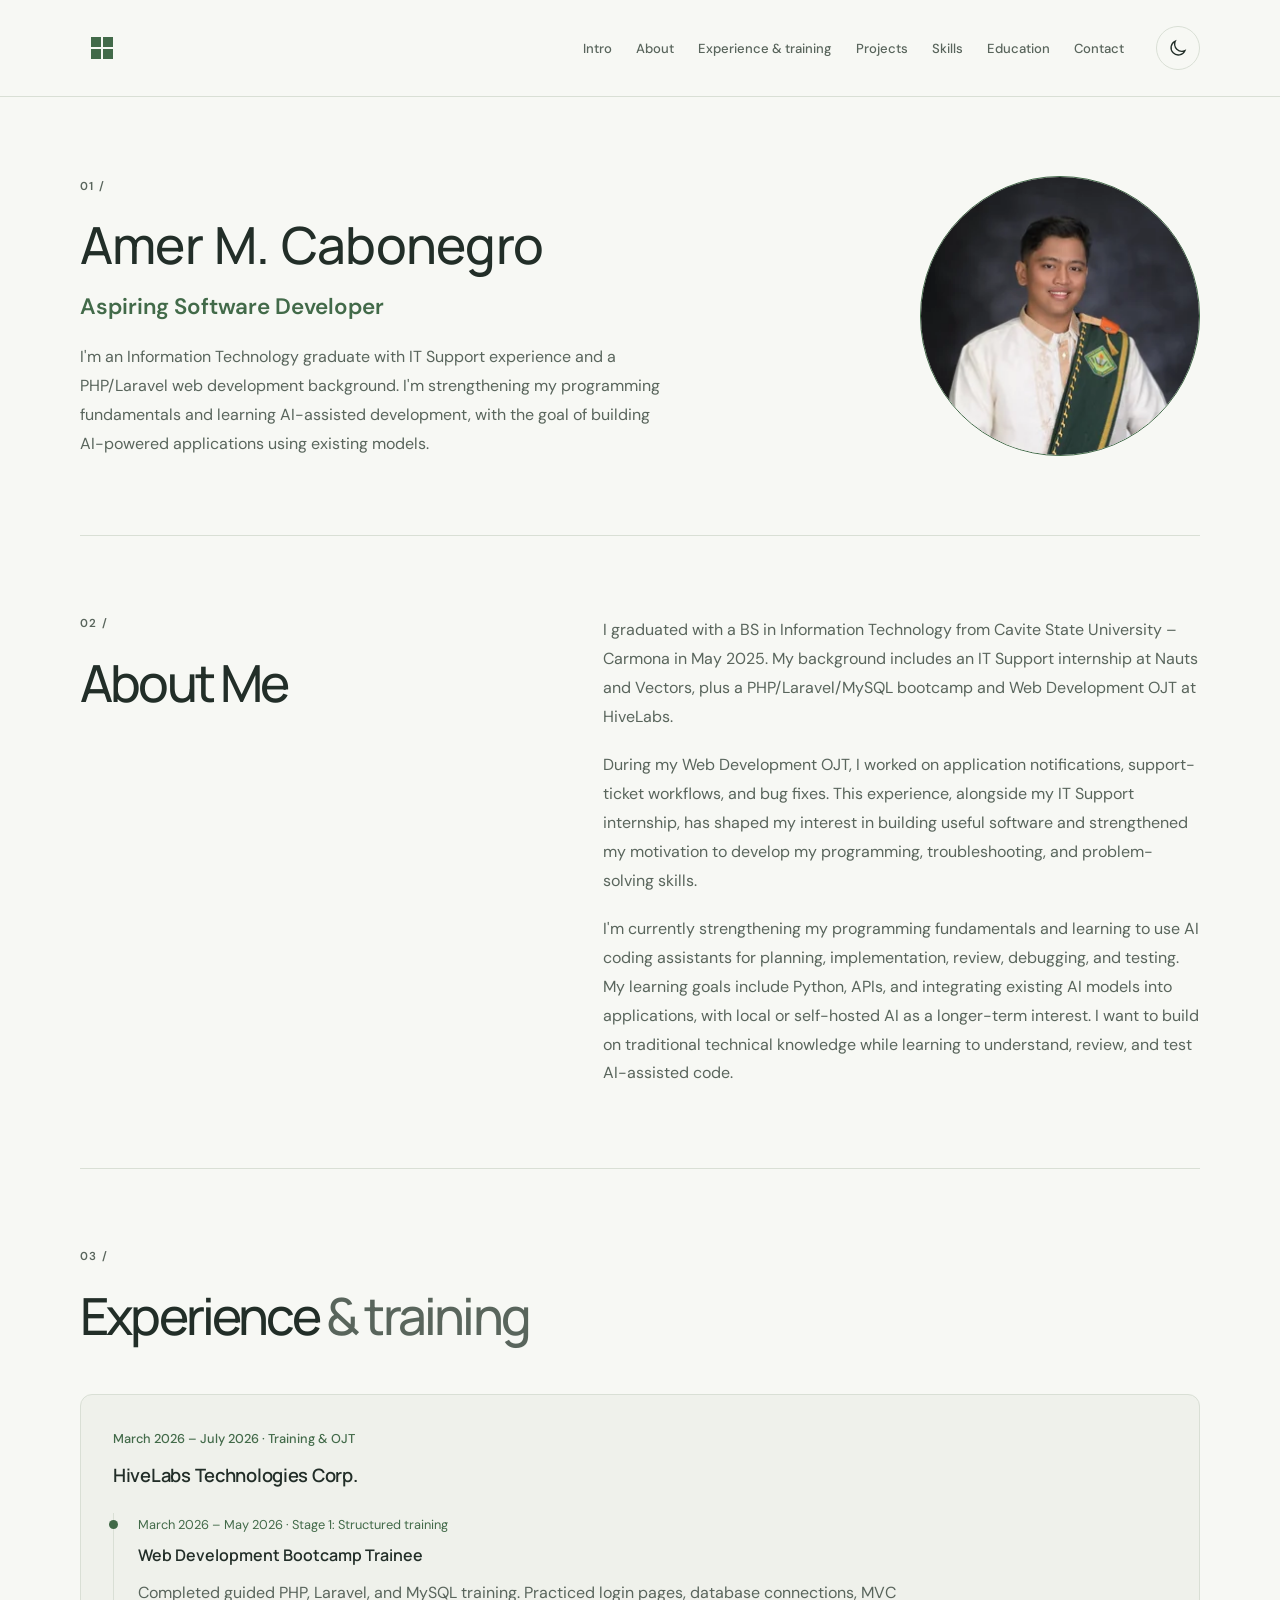
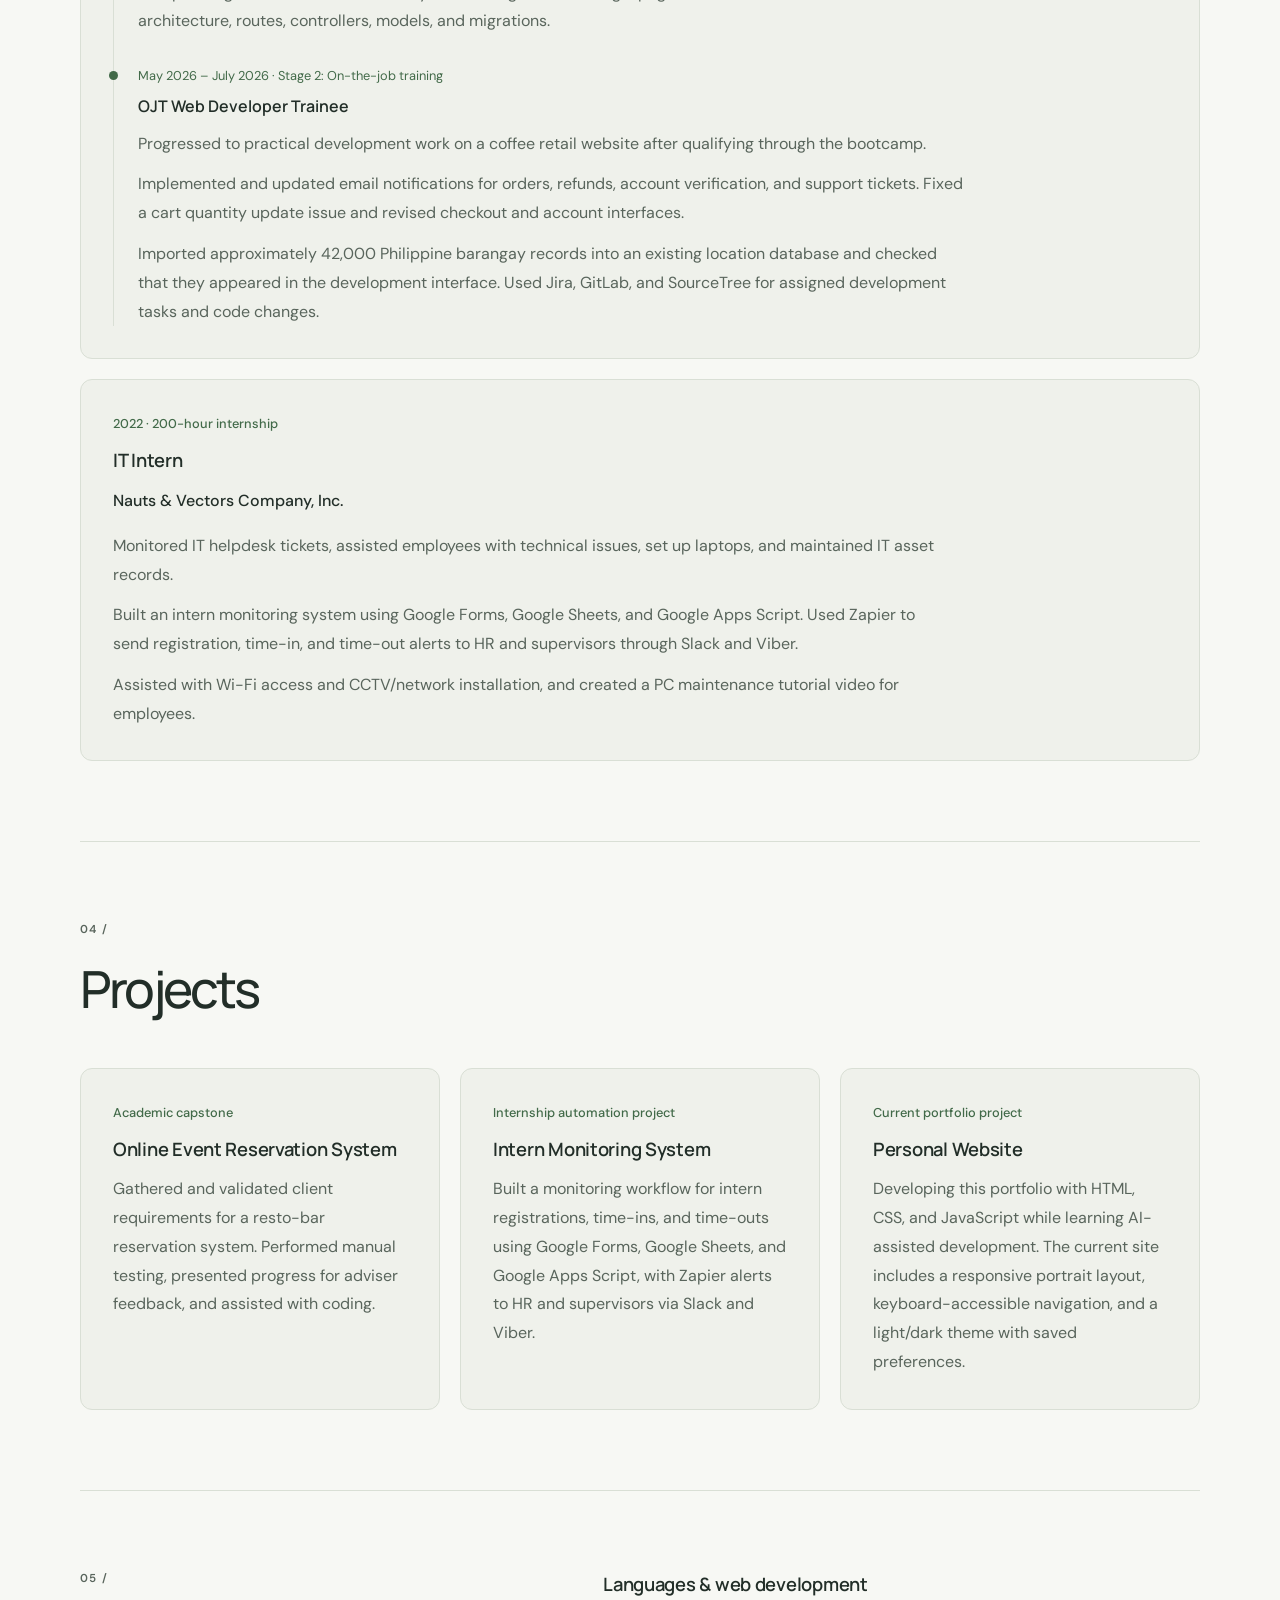
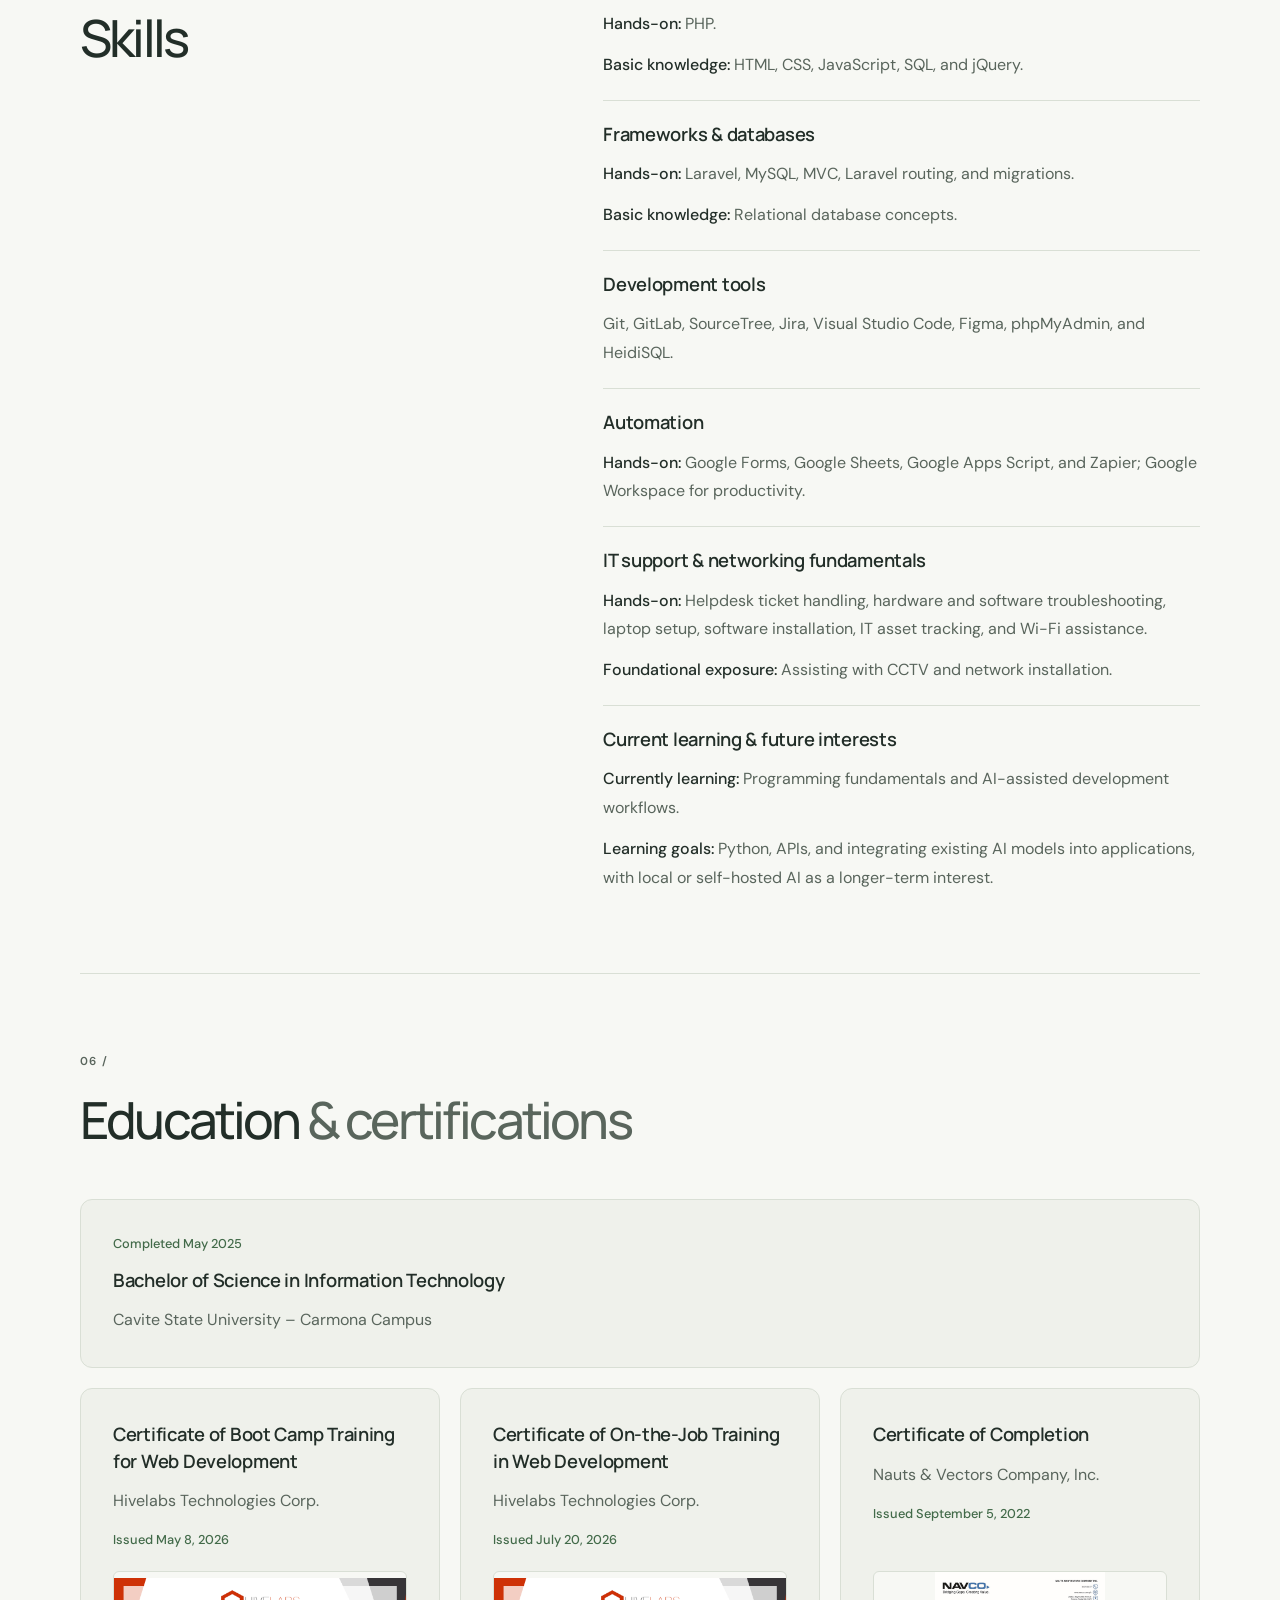
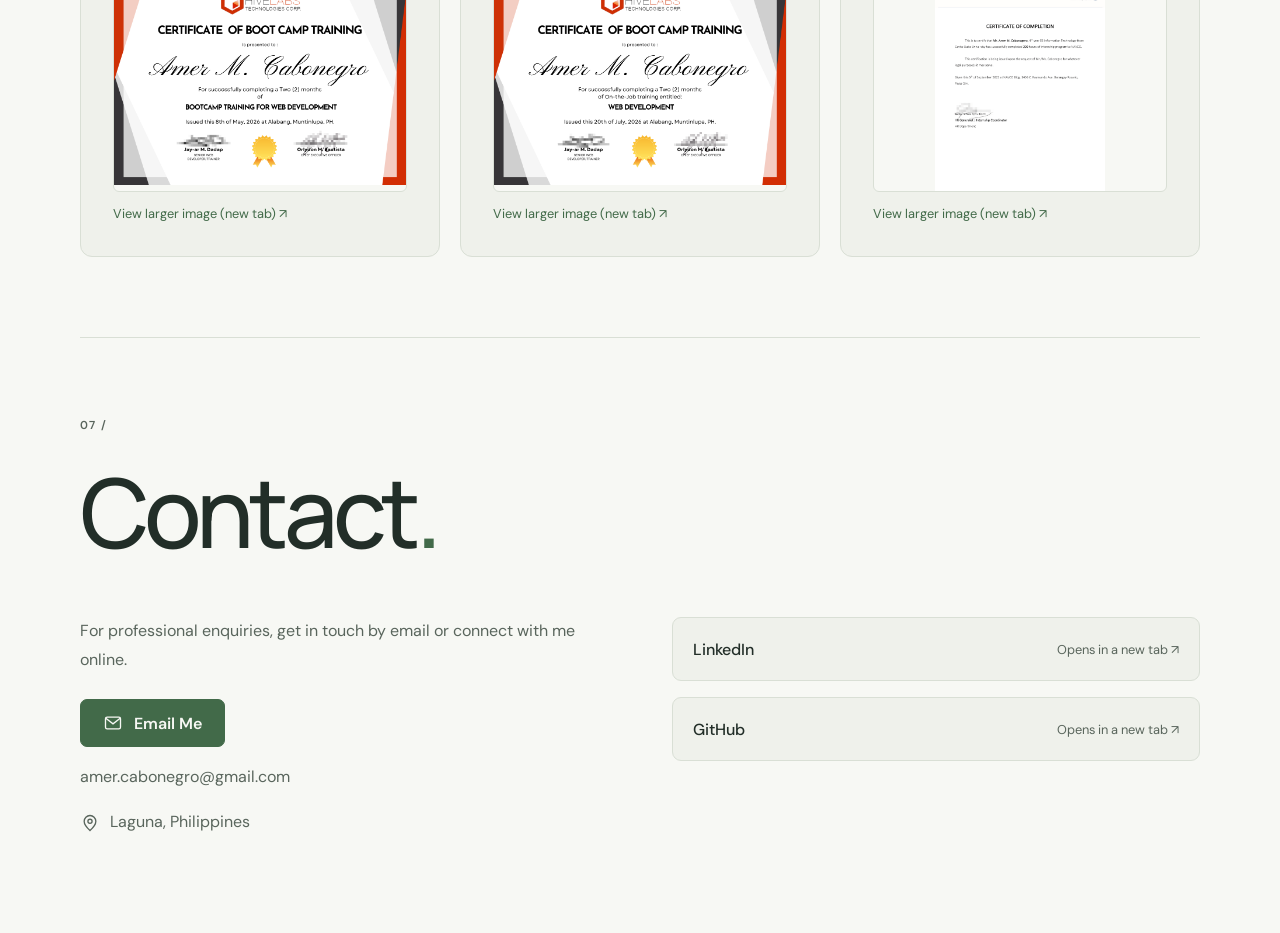
==== commit 1d14aa59: "Add new images and enhance navigation functionality with mobile support" ====
--- a/index.html
+++ b/index.html
@@ -1,10 +1,35 @@
 <!doctype html>
 <html lang="en">
 <head>
+  <script async src="https://www.googletagmanager.com/gtm.js?id=GTM-WFDS5RFT"></script>
+  <script>
+  window.dataLayer = window.dataLayer || [];
+  function gtag(){dataLayer.push(arguments);}
+  gtag('js', new Date());
+  </script>
   <meta charset="UTF-8">
   <meta name="viewport" content="width=device-width, initial-scale=1">
   <meta name="color-scheme" content="light dark">
   <title>Amer Cabonegro | Portfolio</title>
+  <meta name="description" content="Amer Cabonegro, BS Information Technology graduate with web development and IT Support experience, interested in AI-assisted software development.">
+  <link rel="canonical" href="https://amercabonegro.github.io/">
+  <meta property="og:type" content="website">
+  <meta property="og:title" content="Amer Cabonegro | Portfolio">
+  <meta property="og:description" content="Amer Cabonegro, BS Information Technology graduate with web development and IT Support experience, interested in AI-assisted software development.">
+  <meta property="og:url" content="https://amercabonegro.github.io/">
+  <meta property="og:image" content="https://amercabonegro.github.io/assets/images/portfolio-social.png">
+  <meta property="og:image:type" content="image/png">
+  <meta property="og:image:width" content="1200">
+  <meta property="og:image:height" content="630">
+  <meta property="og:image:alt" content="Amer M. Cabonegro — Software Development • IT Support • Exploring AI. amercabonegro.github.io">
+  <!-- Social crawlers need a public absolute image URL. X reuses the Open Graph
+       title and description while requesting the larger image presentation. -->
+  <meta name="twitter:card" content="summary_large_image">
+  <meta name="twitter:image" content="https://amercabonegro.github.io/assets/images/portfolio-social.png">
+  <meta name="twitter:image:alt" content="Amer M. Cabonegro — Software Development • IT Support • Exploring AI. amercabonegro.github.io">
+  <!-- The favicon identifies this portfolio among browser tabs. A relative path keeps
+       it inside the repository's subdirectory when hosted on GitHub Pages. -->
+  <link rel="icon" type="image/svg+xml" sizes="any" href="assets/icons/favicon.svg">
   <!-- Run the theme script before CSS to avoid briefly showing the wrong palette.
        Button setup waits until the body has been parsed, so the script can safely run here. -->
   <script src="script.js"></script>
@@ -18,7 +43,17 @@
       <a class="brand" href="#intro" aria-label="Portfolio home">
         <svg viewBox="0 0 32 32" width="32" height="32" aria-hidden="true"><path d="M5 5h10v10H5zM17 5h10v10H17zM5 17h10v10H5zM17 17h10v10H17z" fill="currentColor"/></svg>
       </a>
-      <nav aria-label="Main navigation">
+      <!-- Keep the toggle hidden until its handler is ready, avoiding an inactive control
+           if JavaScript fails. aria-pressed exposes its on/off state without relying on the icon. -->
+      <button class="theme-toggle" type="button" aria-label="Dark theme" aria-pressed="false" hidden>
+        <svg class="moon" viewBox="0 0 24 24" width="20" height="20" fill="none" stroke="currentColor" stroke-width="1.6" aria-hidden="true"><path d="M20.3 15.2A8.7 8.7 0 0 1 8.8 3.7a8.7 8.7 0 1 0 11.5 11.5Z"/></svg>
+        <svg class="sun" viewBox="0 0 24 24" width="20" height="20" fill="none" stroke="currentColor" stroke-width="1.6" aria-hidden="true"><circle cx="12" cy="12" r="4"/><path d="M12 2v2m0 16v2M2 12h2m16 0h2M5 5l1.5 1.5m11 11L19 19M5 19l1.5-1.5m11-11L19 5"/></svg>
+      </button>
+      <button class="menu-toggle" type="button" aria-label="Open navigation menu" aria-expanded="false" aria-controls="main-navigation" hidden>
+        <svg class="menu-icon" viewBox="0 0 24 24" width="20" height="20" fill="none" stroke="currentColor" stroke-width="1.6" aria-hidden="true"><path d="M4 6h16M4 12h16M4 18h16"/></svg>
+        <svg class="close-icon" viewBox="0 0 24 24" width="20" height="20" fill="none" stroke="currentColor" stroke-width="1.6" aria-hidden="true"><path d="m6 6 12 12M6 18 18 6"/></svg>
+      </button>
+      <nav id="main-navigation" aria-label="Main navigation">
         <a href="#intro">Intro</a>
         <a href="#about">About</a>
         <a href="#experience">Experience & training</a>
@@ -27,12 +62,6 @@
         <a href="#education">Education</a>
         <a href="#contact">Contact</a>
       </nav>
-      <!-- Keep the toggle hidden until its handler is ready, avoiding an inactive control
-           if JavaScript fails. aria-pressed exposes its on/off state without relying on the icon. -->
-      <button class="theme-toggle" type="button" aria-label="Dark theme" aria-pressed="false" hidden>
-        <svg class="moon" viewBox="0 0 24 24" width="20" height="20" fill="none" stroke="currentColor" stroke-width="1.6" aria-hidden="true"><path d="M20.3 15.2A8.7 8.7 0 0 1 8.8 3.7a8.7 8.7 0 1 0 11.5 11.5Z"/></svg>
-        <svg class="sun" viewBox="0 0 24 24" width="20" height="20" fill="none" stroke="currentColor" stroke-width="1.6" aria-hidden="true"><circle cx="12" cy="12" r="4"/><path d="M12 2v2m0 16v2M2 12h2m16 0h2M5 5l1.5 1.5m11 11L19 19M5 19l1.5-1.5m11-11L19 5"/></svg>
-      </button>
     </div>
   </header>
 
@@ -41,16 +70,21 @@
   <main id="main" class="container" tabindex="-1">
     <section id="intro" class="intro" aria-labelledby="intro-title">
       <div class="intro-copy">
+        <!-- This decorative index is positioned above the portrait by the mobile grid.
+             Keep it out of the reading order: the section already has a meaningful name. -->
         <span class="section-number" aria-hidden="true">01 /</span>
         <h1 id="intro-title">Amer M. Cabonegro</h1>
         <p class="intro-focus">Aspiring Software Developer</p>
         <p class="intro-summary">I'm an Information Technology graduate with IT Support experience and a PHP/Laravel web development background. I'm strengthening my programming fundamentals and learning AI-assisted development, with the goal of building AI-powered applications using existing models.</p>
       </div>
-      <!-- A relative src stays inside the project URL on GitHub Pages; a leading / would
-           start at the domain root. Keep the file's real dimensions here and let CSS crop it.
-           The alt text identifies the person when the portrait cannot be seen. -->
+      <!-- Relative paths work under GitHub Pages. Proportional WebP variants let the
+           browser choose a resolution for the CSS width and screen density; CSS still
+           controls the crop. Keep this above-the-fold image eager rather than lazy. -->
       <div class="intro-portrait">
-        <img src="assets/images/8R-min.JPG" alt="Portrait of Amer M. Cabonegro" width="3712" height="5568">
+        <img src="assets/images/portrait-560.webp"
+             srcset="assets/images/portrait-280.webp 280w, assets/images/portrait-560.webp 560w, assets/images/portrait-840.webp 840w"
+             sizes="(max-width: 600px) clamp(160px, 48vw, 200px), (max-width: 900px) 224px, clamp(224px, 24vw, 280px)"
+             alt="Portrait of Amer M. Cabonegro" width="560" height="840" loading="eager">
       </div>
     </section>
 
@@ -171,7 +205,7 @@
           <h3>Certificate of Boot Camp Training for Web Development</h3>
           <p>Hivelabs Technologies Corp.</p>
           <p class="entry-meta">Issued <time datetime="2026-05-08">May 8, 2026</time></p>
-          <a class="certificate-link" href="assets/images/Cert-hivelabs-bootcamp-blured.png" target="_blank" rel="noopener noreferrer" aria-label="View larger blurred Boot Camp Training for Web Development certificate (opens in a new tab)">
+          <a class="certificate-link" href="assets/images/Cert-hivelabs-bootcamp-blured.png" target="_blank" rel="noopener noreferrer" aria-label="View larger image (new tab): blurred Boot Camp Training for Web Development certificate">
             <img src="assets/images/Cert-hivelabs-bootcamp-blured.png" alt="Web development bootcamp certificate with partially blurred signatures" width="2000" height="1414" loading="lazy" decoding="async">
             <span>View larger image (new tab) <span aria-hidden="true">&#8599;</span></span>
           </a>
@@ -180,7 +214,7 @@
           <h3>Certificate of On-the-Job Training in Web Development</h3>
           <p>Hivelabs Technologies Corp.</p>
           <p class="entry-meta">Issued <time datetime="2026-07-20">July 20, 2026</time></p>
-          <a class="certificate-link" href="assets/images/Cert-hivelabs-OJT-blured.png" target="_blank" rel="noopener noreferrer" aria-label="View larger blurred On-the-Job Training in Web Development certificate (opens in a new tab)">
+          <a class="certificate-link" href="assets/images/Cert-hivelabs-OJT-blured.png" target="_blank" rel="noopener noreferrer" aria-label="View larger image (new tab): blurred On-the-Job Training in Web Development certificate">
             <img src="assets/images/Cert-hivelabs-OJT-blured.png" alt="Web development OJT certificate with partially blurred signatures" width="2000" height="1414" loading="lazy" decoding="async">
             <span>View larger image (new tab) <span aria-hidden="true">&#8599;</span></span>
           </a>
@@ -189,7 +223,7 @@
           <h3>Certificate of Completion</h3>
           <p>Nauts &amp; Vectors Company, Inc.</p>
           <p class="entry-meta">Issued <time datetime="2022-09-05">September 5, 2022</time></p>
-          <a class="certificate-link" href="assets/images/Cert-navco-blured.png" target="_blank" rel="noopener noreferrer" aria-label="View larger blurred NAVCO Certificate of Completion (opens in a new tab)">
+          <a class="certificate-link" href="assets/images/Cert-navco-blured.png" target="_blank" rel="noopener noreferrer" aria-label="View larger image (new tab): blurred NAVCO Certificate of Completion">
             <img src="assets/images/Cert-navco-blured.png" alt="NAVCO internship completion certificate with a partially blurred signature" width="1197" height="1545" loading="lazy" decoding="async">
             <span>View larger image (new tab) <span aria-hidden="true">&#8599;</span></span>
           </a>
--- a/styles.css
+++ b/styles.css
@@ -7,7 +7,7 @@
   --bg: #f7f8f4;
   --surface: #eff1eb;
   --text: #222e28;
-  --muted: #657168;
+  --muted: #59655c;
   --accent: #426a49;
   --line: #d9dfd5;
   --placeholder: #dce2d7;
@@ -60,6 +60,11 @@
 nav a:hover, nav a:focus-visible { color: var(--text); text-decoration: underline; }
 .theme-toggle { display: grid; place-items: center; width: 44px; height: 44px; padding: 0; border: 1px solid var(--line); border-radius: 50%; background: transparent; color: var(--text); cursor: pointer; flex-shrink: 0; }
 .theme-toggle:hover { background: var(--surface); }
+.theme-toggle { order: 2; }
+#main-navigation { order: 1; }
+.menu-toggle { display: none; }
+.menu-toggle .close-icon, .menu-toggle[aria-expanded="true"] .menu-icon { display: none; }
+.menu-toggle[aria-expanded="true"] .close-icon { display: block; }
 .sun, [data-theme="dark"] .moon { display: none; }
 [data-theme="dark"] .sun { display: block; }
 /* clamp() combines viewport scaling with size limits: a pure vw size could make
@@ -177,34 +182,45 @@
 .contact-profiles a > span { color: var(--muted); font-size: .8rem; font-weight: 400; }
 .contact-profiles a:hover, .contact-profiles a:focus-visible { text-decoration: underline; text-underline-offset: .25em; }
 
-/* At 900px, navigation needs its own row. The hero can still fit two columns here;
-   its separate breakpoint below follows text space rather than the header's needs.
-   The taller header also needs more anchor-scroll headroom. */
+/* Below 900px, the full link row no longer fits comfortably. A dropdown keeps the
+   controls in one compact row without shrinking text or changing desktop navigation.
+   Without JavaScript, links stay in normal flow so navigation remains available. */
 @media (max-width: 900px) {
-  .header-inner { gap: 1rem; flex-wrap: wrap; padding-block: 1rem; }
-  .theme-toggle { margin-left: auto; }
-  nav { order: 3; width: 100%; justify-content: flex-start; margin: 0; gap: 0 1.5rem; }
-  nav a { padding-block: .55rem; }
-  html { scroll-padding-top: 12rem; }
+  .header-inner { position: relative; gap: .75rem; flex-wrap: wrap; min-height: 72px; padding-block: .75rem; }
+  .theme-toggle { order: 0; margin-left: auto; }
+  #main-navigation { order: 3; width: 100%; margin: 0; align-items: stretch; flex-direction: column; gap: .25rem; }
+  #main-navigation a { display: flex; align-items: center; min-height: 44px; padding: .75rem 1rem; color: var(--text); font-size: .875rem; line-height: 1.5; border-radius: 6px; overflow-wrap: anywhere; }
+  #main-navigation a + a { border-top: 1px solid var(--line); }
+  #main-navigation a:hover, #main-navigation a:focus-visible { background: var(--surface); }
+  /* An inset outline stays visible inside the dropdown's scrollable area. */
+  #main-navigation a:focus-visible { outline-offset: -3px; }
+  .menu-toggle { display: grid; place-items: center; flex-shrink: 0; width: 44px; height: 44px; padding: 0; border: 1px solid var(--line); border-radius: 7px; background: transparent; color: var(--text); cursor: pointer; }
+  .menu-toggle:hover, .menu-toggle[aria-expanded="true"] { background: var(--surface); }
+  /* Normal flow pushes the hero below the menu instead of covering its heading.
+     A viewport-based cap keeps the last links reachable on short landscape screens;
+     vh provides a fallback for browsers without dynamic viewport units. */
+  .navigation-ready #main-navigation { padding: .5rem; max-height: calc(100vh - 6rem); max-height: calc(100dvh - 6rem); overflow-y: auto; background: var(--bg); border: 1px solid var(--line); border-radius: 9px; }
+  html { scroll-padding-top: 6rem; }
   /* A smaller portrait column leaves tablet text readable instead of squeezing it
      into many short lines. Reducing the gap also preserves space for the full name. */
   .intro { grid-template-columns: minmax(0, 1fr) 14rem; gap: 2rem; }
   .split-section { gap: 2rem; }
 }
 
-/* At 760px and below, one centered column gives text enough reading width.
-   Grid rows put the portrait first visually without duplicating the image or introduction
-   in HTML. Screen readers still follow the HTML's text-first reading order; neither
-   grid item contains controls, so this does not reorder keyboard focus. */
-@media (max-width: 760px) {
-  .intro { grid-template-columns: minmax(0, 1fr); justify-items: center; gap: 1.25rem; text-align: center; }
-  .intro-copy { grid-row: 2; width: 100%; max-width: 38rem; }
+/* Use the mobile header breakpoint for the centered hero too. display: contents
+   lets this generic wrapper's children share the hero grid without duplicate HTML.
+   Only visual rows change: assistive technology still gets the identity and summary
+   before the descriptive portrait. There are no controls whose focus order changes. */
+@media (max-width: 900px) {
+  .intro { grid-template-columns: minmax(0, 1fr); justify-items: center; gap: 0; text-align: center; }
+  .intro-copy { display: contents; }
+  .intro-copy > .section-number { grid-row: 1; margin-bottom: 1.25rem; }
   /* Smaller mobile margins keep the portrait, name, and role connected. Use spacing,
      not fixed heights, so wrapped headings and enlarged text can still grow freely. */
-  .intro-copy h1 { margin-block: .75rem .625rem; }
-  .intro-focus { margin-bottom: .75rem; }
-  .intro-summary { margin-inline: auto; }
-  .intro-portrait { grid-row: 1; width: min(100%, 224px); justify-self: center; }
+  .intro-copy h1 { grid-row: 3; max-width: 100%; margin-block: 0 .625rem; }
+  .intro-focus { grid-row: 4; margin-bottom: .75rem; }
+  .intro-summary { grid-row: 5; margin-inline: auto; }
+  .intro-portrait { grid-row: 2; width: min(100%, 224px); justify-self: center; margin-bottom: 1.25rem; }
 }
 
 /* At 600px, multiple content columns become cramped. Stack them and reduce gutters
@@ -212,10 +228,8 @@
 @media (max-width: 600px) {
   .container { width: calc(100% - 2.5rem); }
   .header-inner { min-height: auto; }
-  nav { gap: 0 1.15rem; }
-  nav a { font-size: .77rem; }
   /* Content determines height; smaller padding avoids an unnecessarily tall mobile hero.
-     Keep the single shrinkable column from the 760px rule to handle enlarged text. */
+     Keep the single shrinkable column from the 900px rule to handle enlarged text. */
   .intro { padding-block: 2.5rem; }
   h1 { margin-block: 1rem 2rem; }
   /* Fluid sizing keeps the portrait proportional to the screen, with a 200px cap.
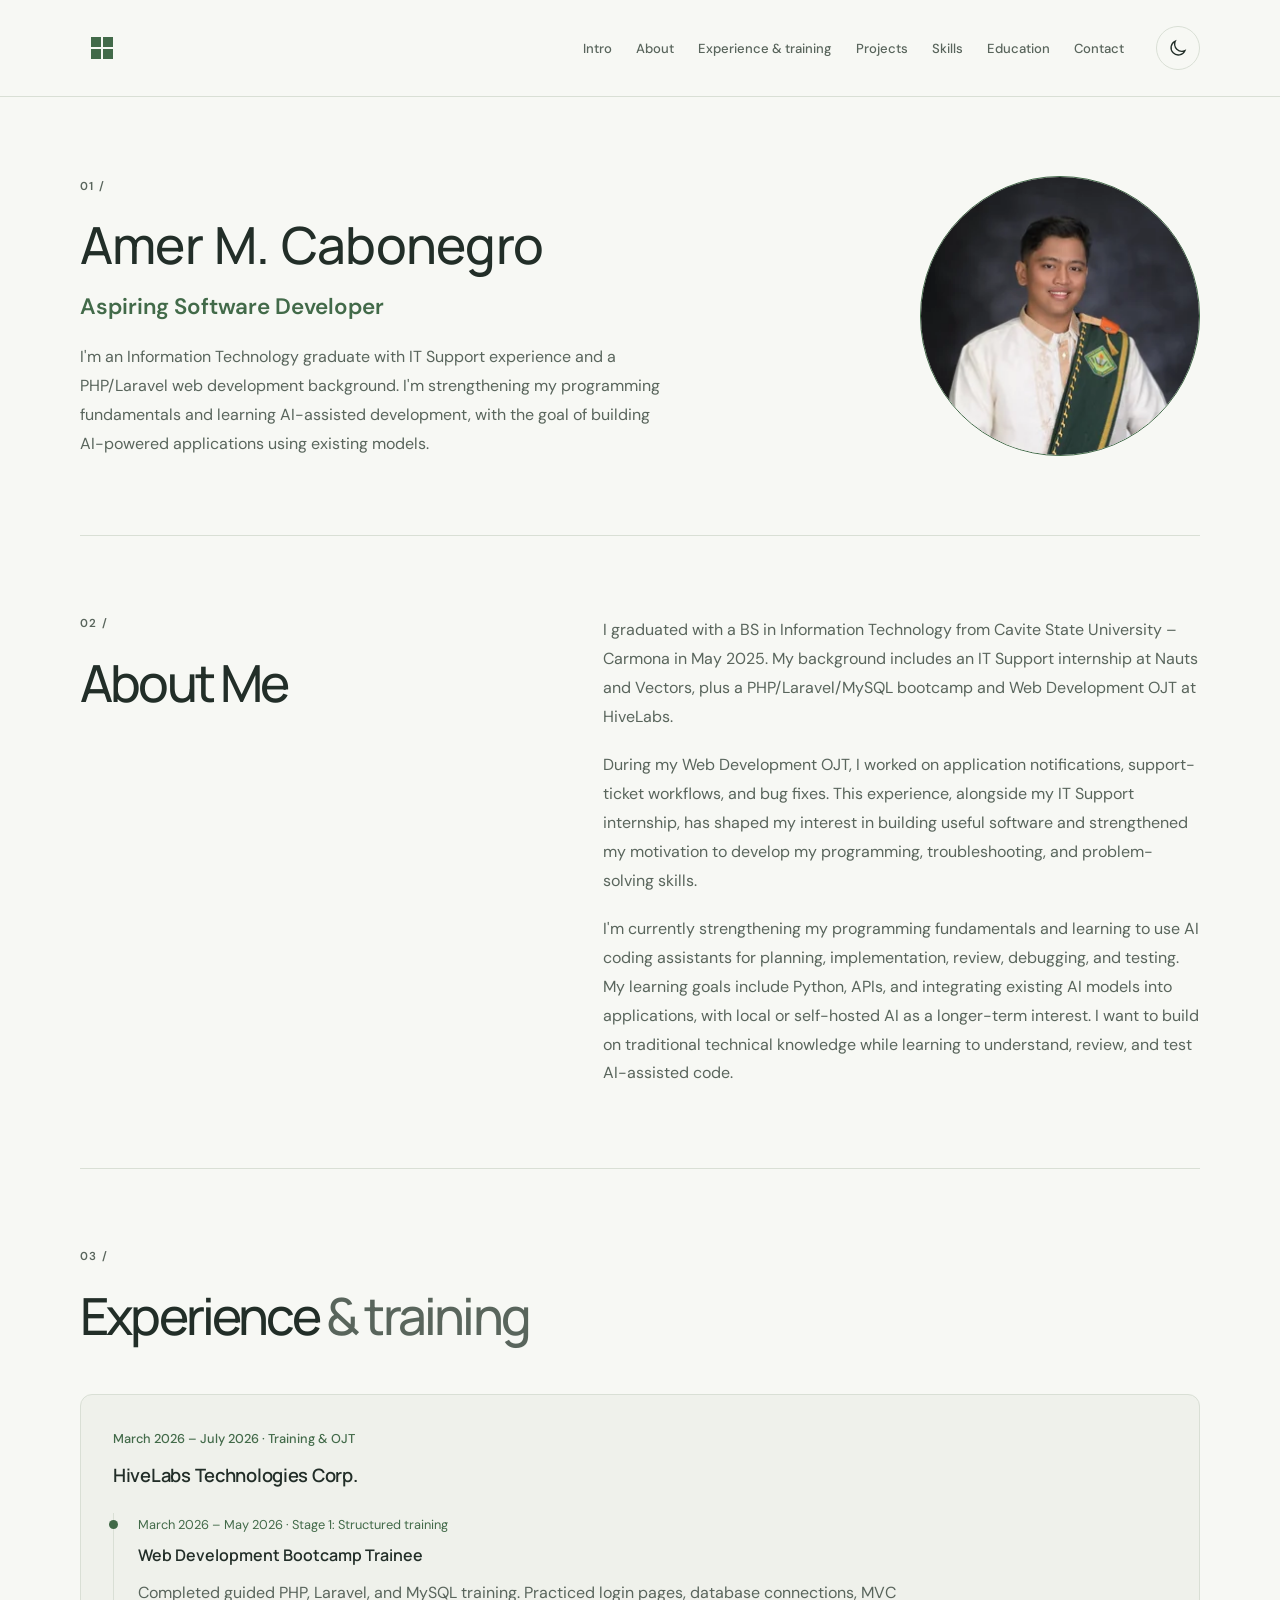
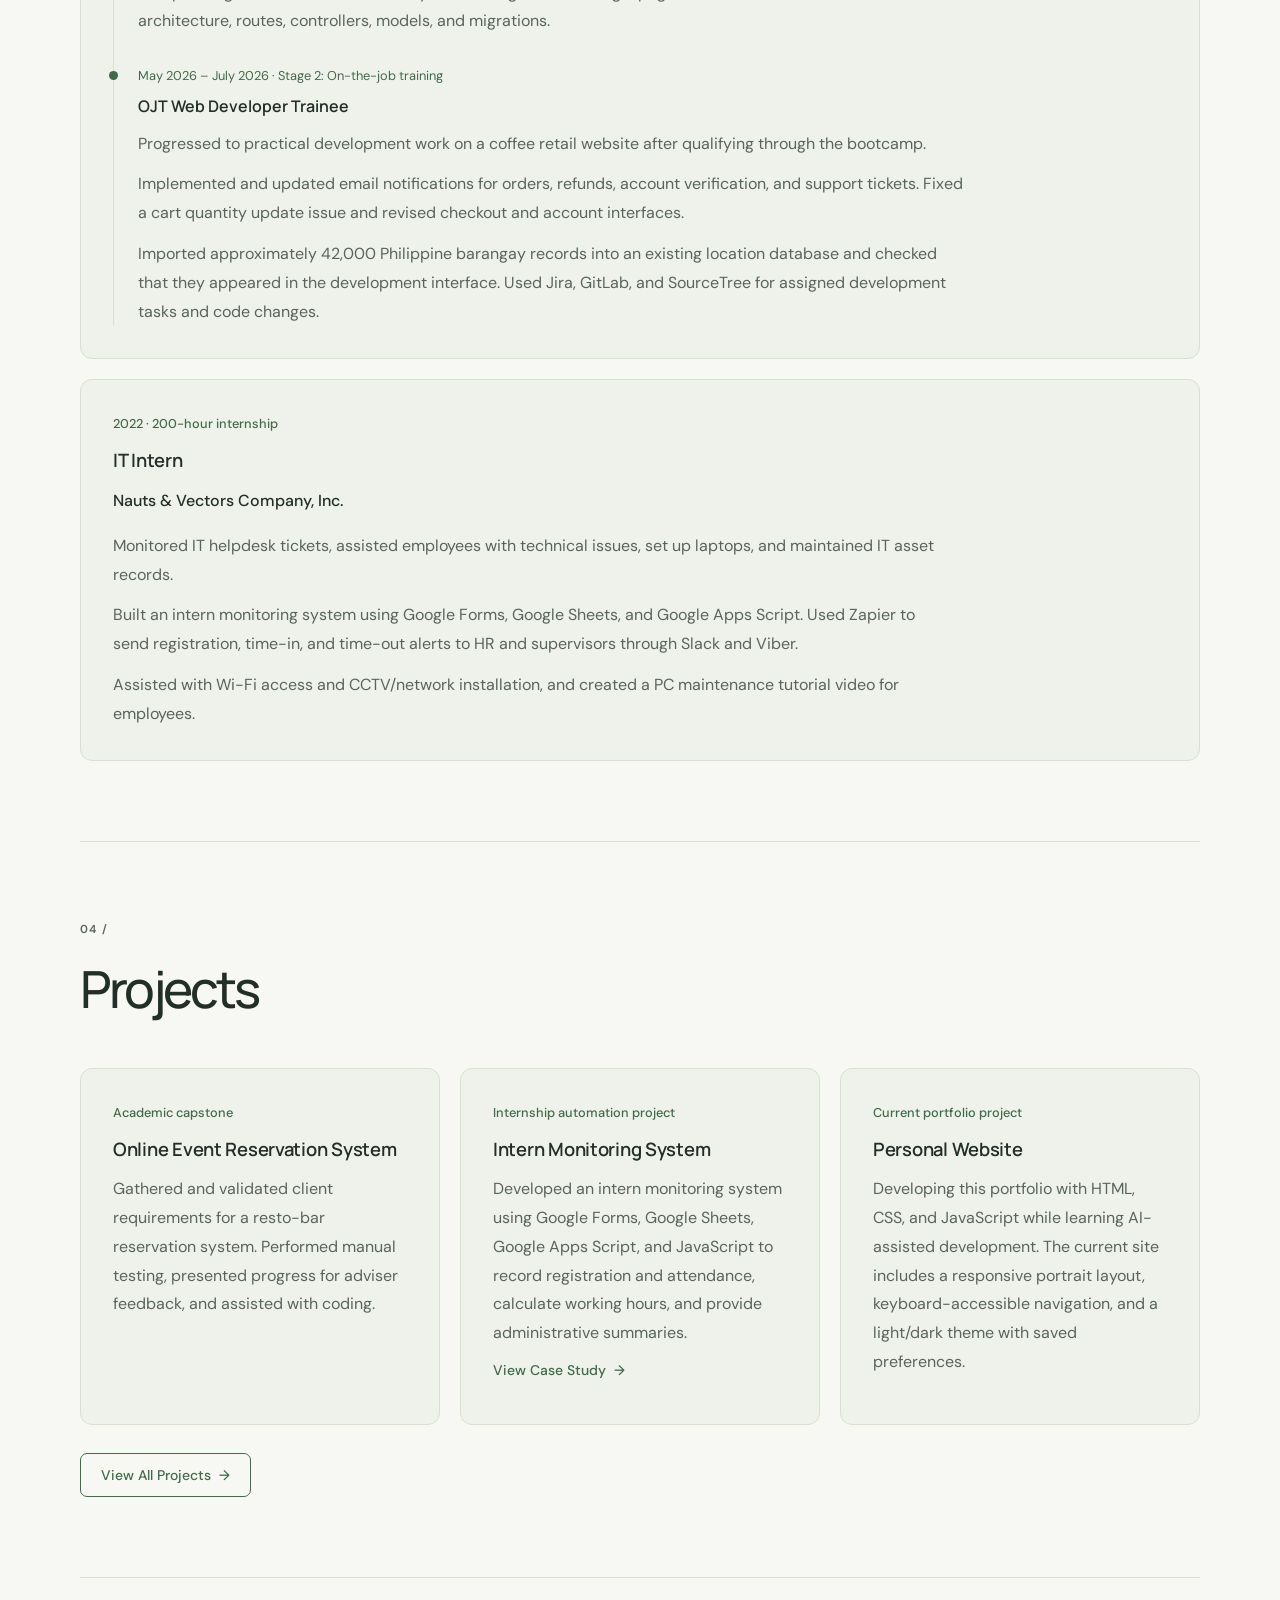
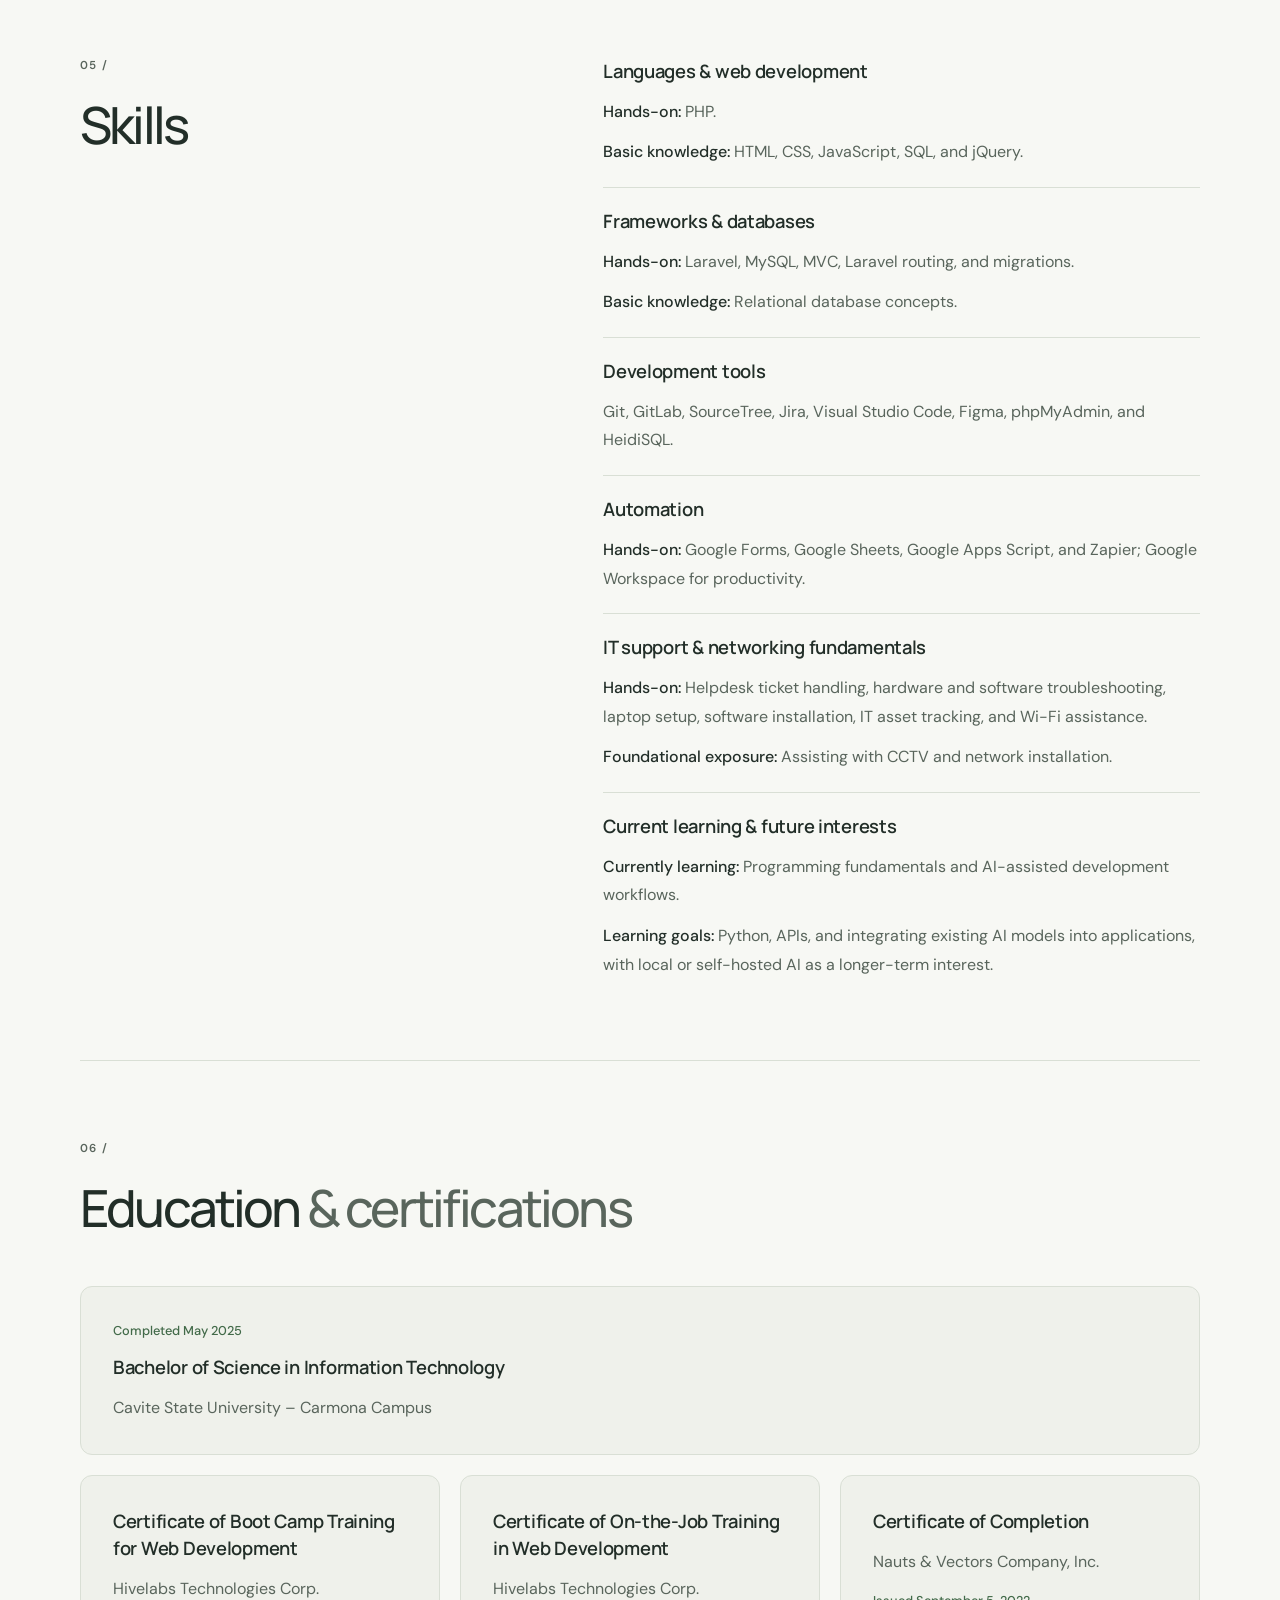
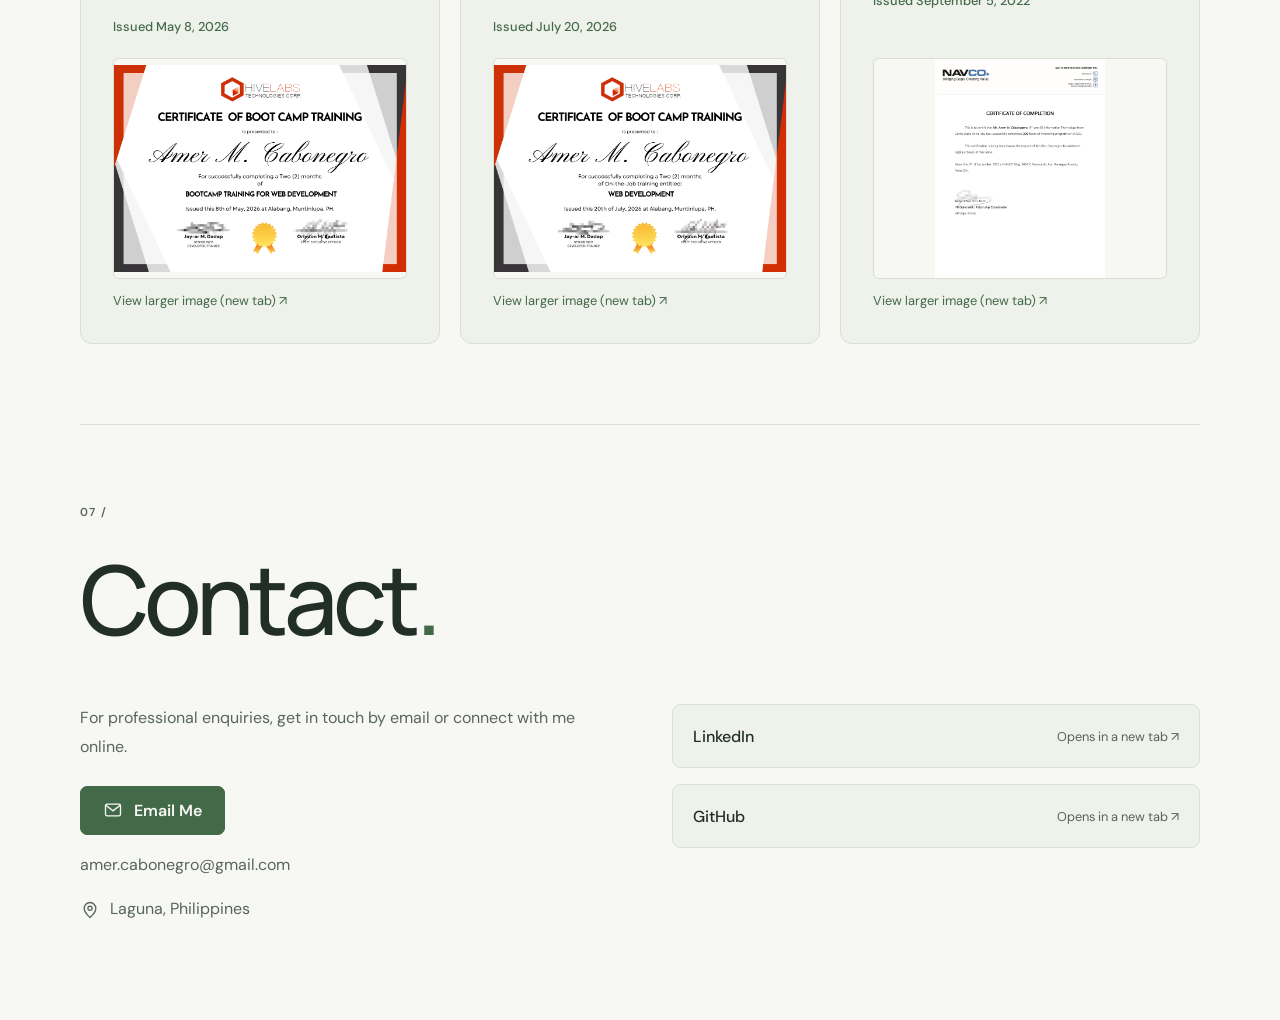
==== commit 3a27b28d: "Add projects listing and NAVCO case study" ====
--- a/index.html
+++ b/index.html
@@ -142,7 +142,8 @@
         <article class="content-card">
           <p class="entry-meta">Internship automation project</p>
           <h3>Intern Monitoring System</h3>
-          <p>Built a monitoring workflow for intern registrations, time-ins, and time-outs using Google Forms, Google Sheets, and Google Apps Script, with Zapier alerts to HR and supervisors via Slack and Viber.</p>
+          <p>Developed an intern monitoring system using Google Forms, Google Sheets, Google Apps Script, and JavaScript to record registration and attendance, calculate working hours, and provide administrative summaries.</p>
+          <a class="project-link" href="projects/navco-intern-monitoring/index.html" aria-label="View Case Study: NAVCO Intern Monitoring System"><span class="project-link-label">View Case Study</span><span aria-hidden="true">&rarr;</span></a>
         </article>
         <article class="content-card">
           <p class="entry-meta">Current portfolio project</p>
@@ -150,6 +151,7 @@
           <p>Developing this portfolio with HTML, CSS, and JavaScript while learning AI-assisted development. The current site includes a responsive portrait layout, keyboard-accessible navigation, and a light/dark theme with saved preferences.</p>
         </article>
       </div>
+      <p class="projects-all"><a class="project-link" href="projects/index.html"><span class="project-link-label">View All Projects</span><span aria-hidden="true">&rarr;</span></a></p>
     </section>
 
     <section id="skills" class="section split-section" aria-labelledby="skills-title">
--- a/styles.css
+++ b/styles.css
@@ -247,3 +247,28 @@
 @media (prefers-reduced-motion: reduce) {
   html { scroll-behavior: auto; }
 }
+
+/* Project actions have their own layout: certificate captions deliberately stack,
+   but these links keep the arrow beside the text. The label can wrap inside the
+   flex row on narrow screens without sending the arrow to a separate line. */
+.project-link { display: inline-flex; align-items: center; gap: .5rem; max-width: 100%; min-height: 44px; padding-block: .75rem; color: var(--accent); font-size: .875rem; font-weight: 500; text-decoration: none; text-underline-offset: .25em; }
+.project-link-label { min-width: 0; overflow-wrap: anywhere; }
+.project-link > [aria-hidden] { flex-shrink: 0; }
+.project-link:hover, .project-link:focus-visible { text-decoration: underline; }
+.projects-all { margin: 1.75rem 0 0; }
+.projects-all .project-link { padding: .75rem 1.25rem; border: 1px solid var(--accent); border-radius: 7px; }
+.projects-all .project-link:hover { background: var(--surface); }
+
+/* Reuse the shared palettes, cards and shrinkable auto-fit grid so adding a
+   project requires only another article, not a new breakpoint or script. */
+.projects-header { flex-wrap: nowrap; gap: 1rem; }
+.projects-header .theme-toggle { margin-left: 0; }
+.projects-home-nav { margin-left: auto; }
+.projects-home-nav a { display: inline-flex; align-items: center; gap: .5rem; min-height: 44px; padding-block: .5rem; color: var(--text); }
+.projects-main { padding-block: clamp(3rem, 6vw, 5rem); }
+.projects-intro { max-width: 65ch; margin-bottom: 2.5rem; }
+.projects-intro h1 { margin: 0 0 1.25rem; font-size: clamp(3rem, 6vw, 5rem); }
+.projects-intro p { margin: 0; color: var(--muted); line-height: 1.8; }
+.projects-list .content-card { display: flex; flex-direction: column; align-items: flex-start; }
+.projects-list .content-card h2 { margin: 0 0 .8rem; font-size: clamp(1.35rem, 3vw, 1.75rem); line-height: 1.4; letter-spacing: -.025em; overflow-wrap: anywhere; }
+.projects-list .project-link { margin-top: auto; padding-top: 1.25rem; }
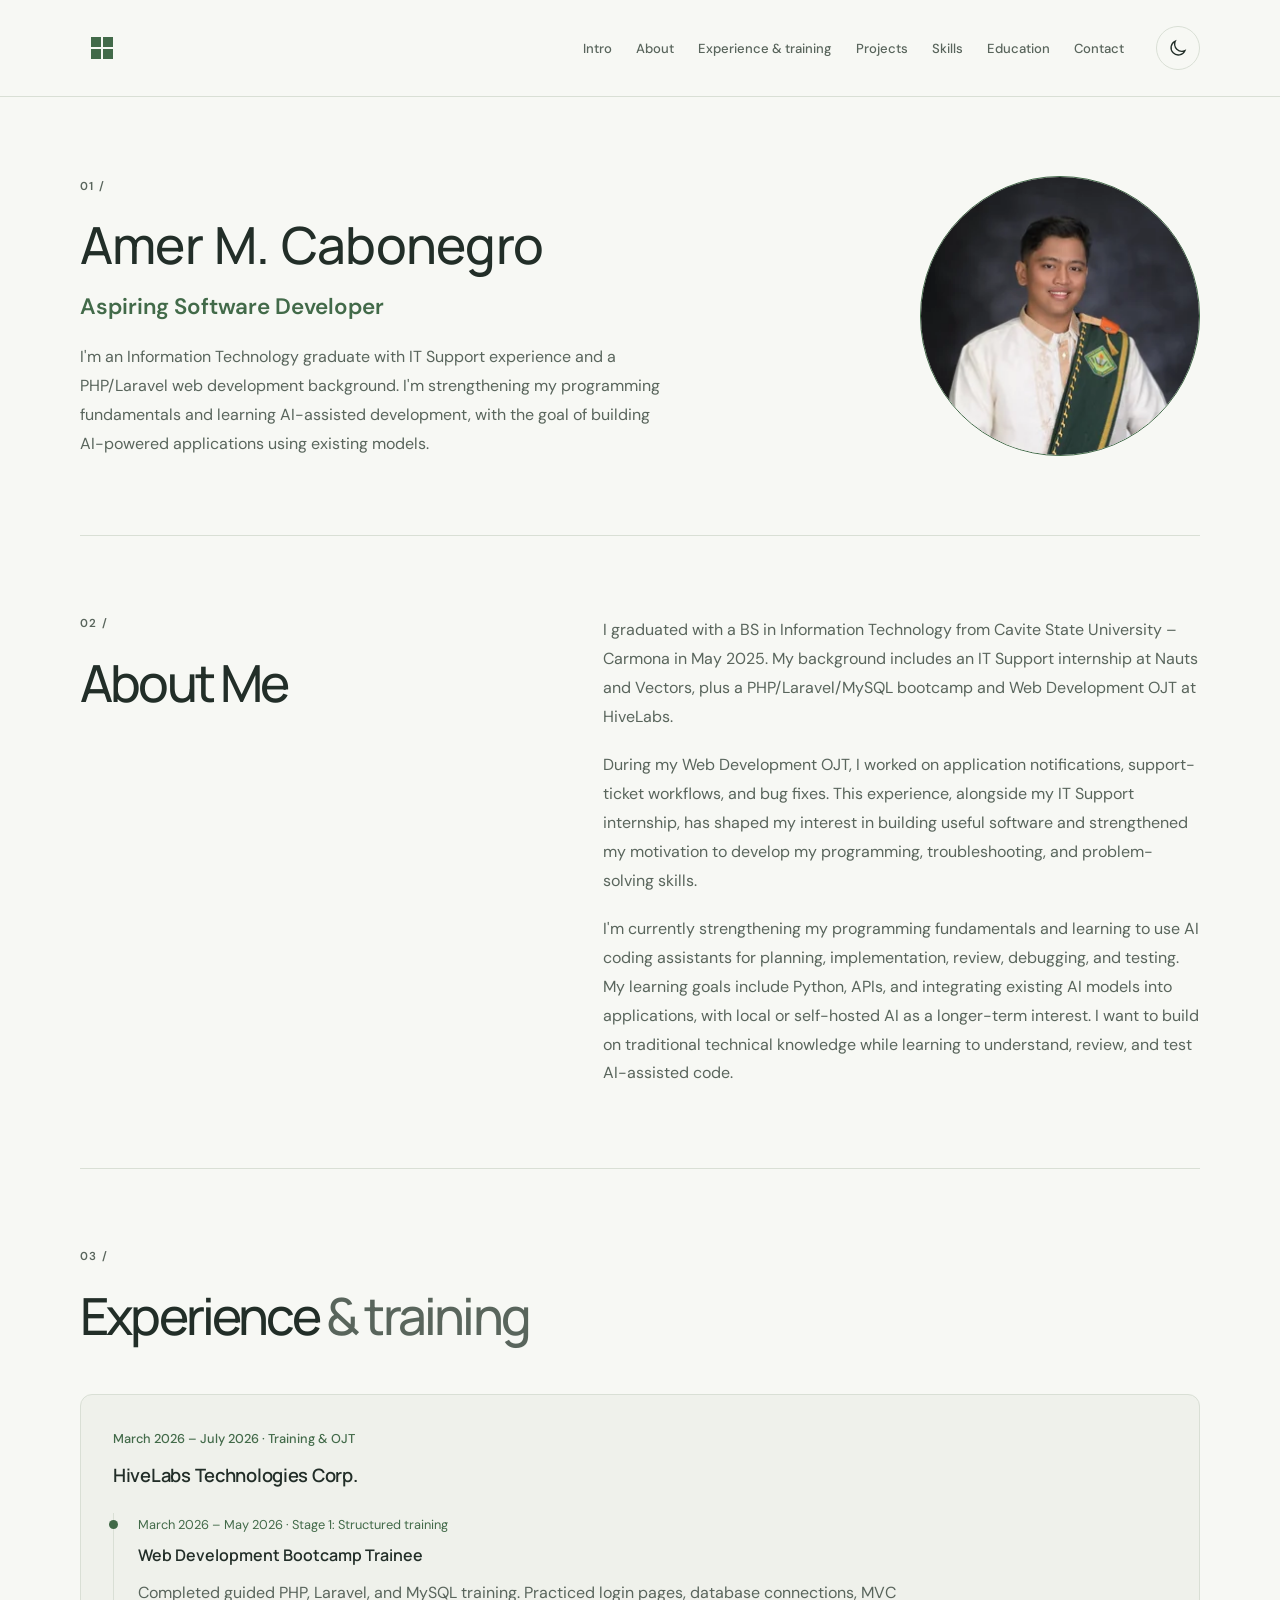
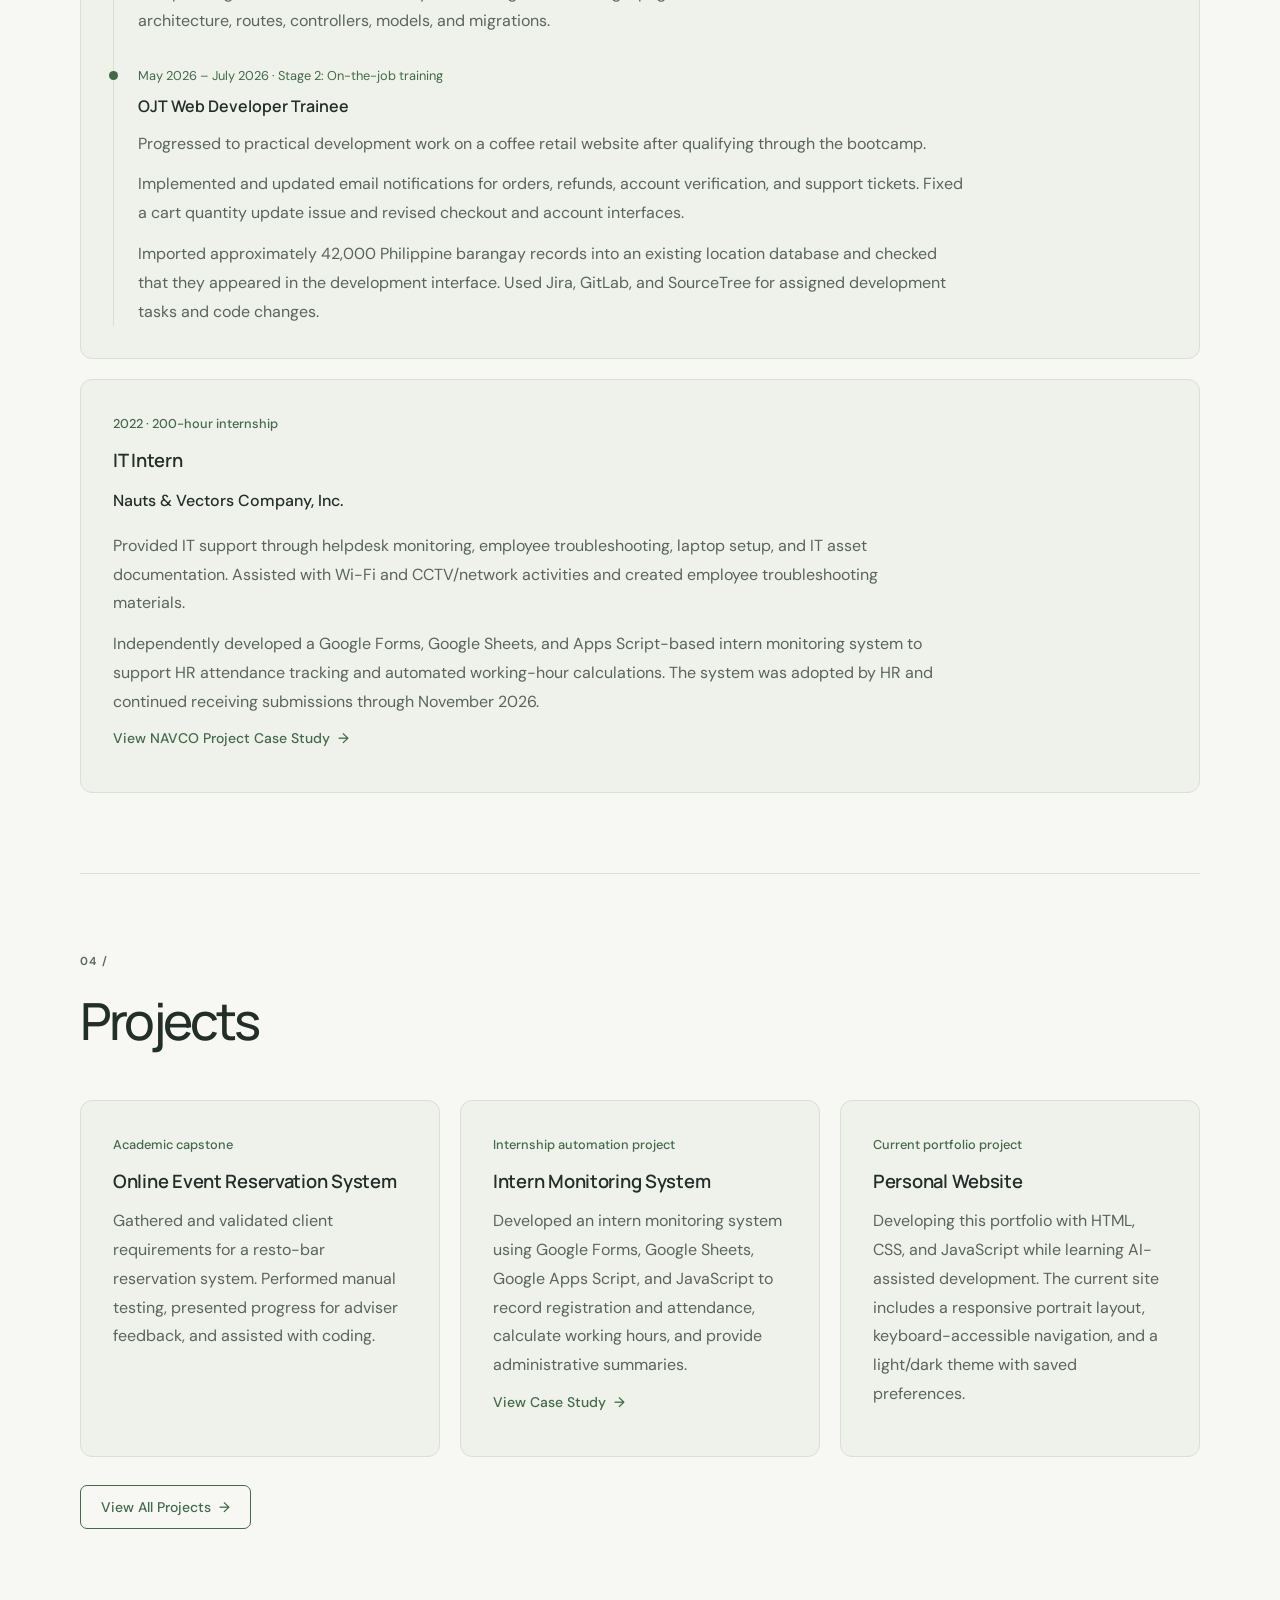
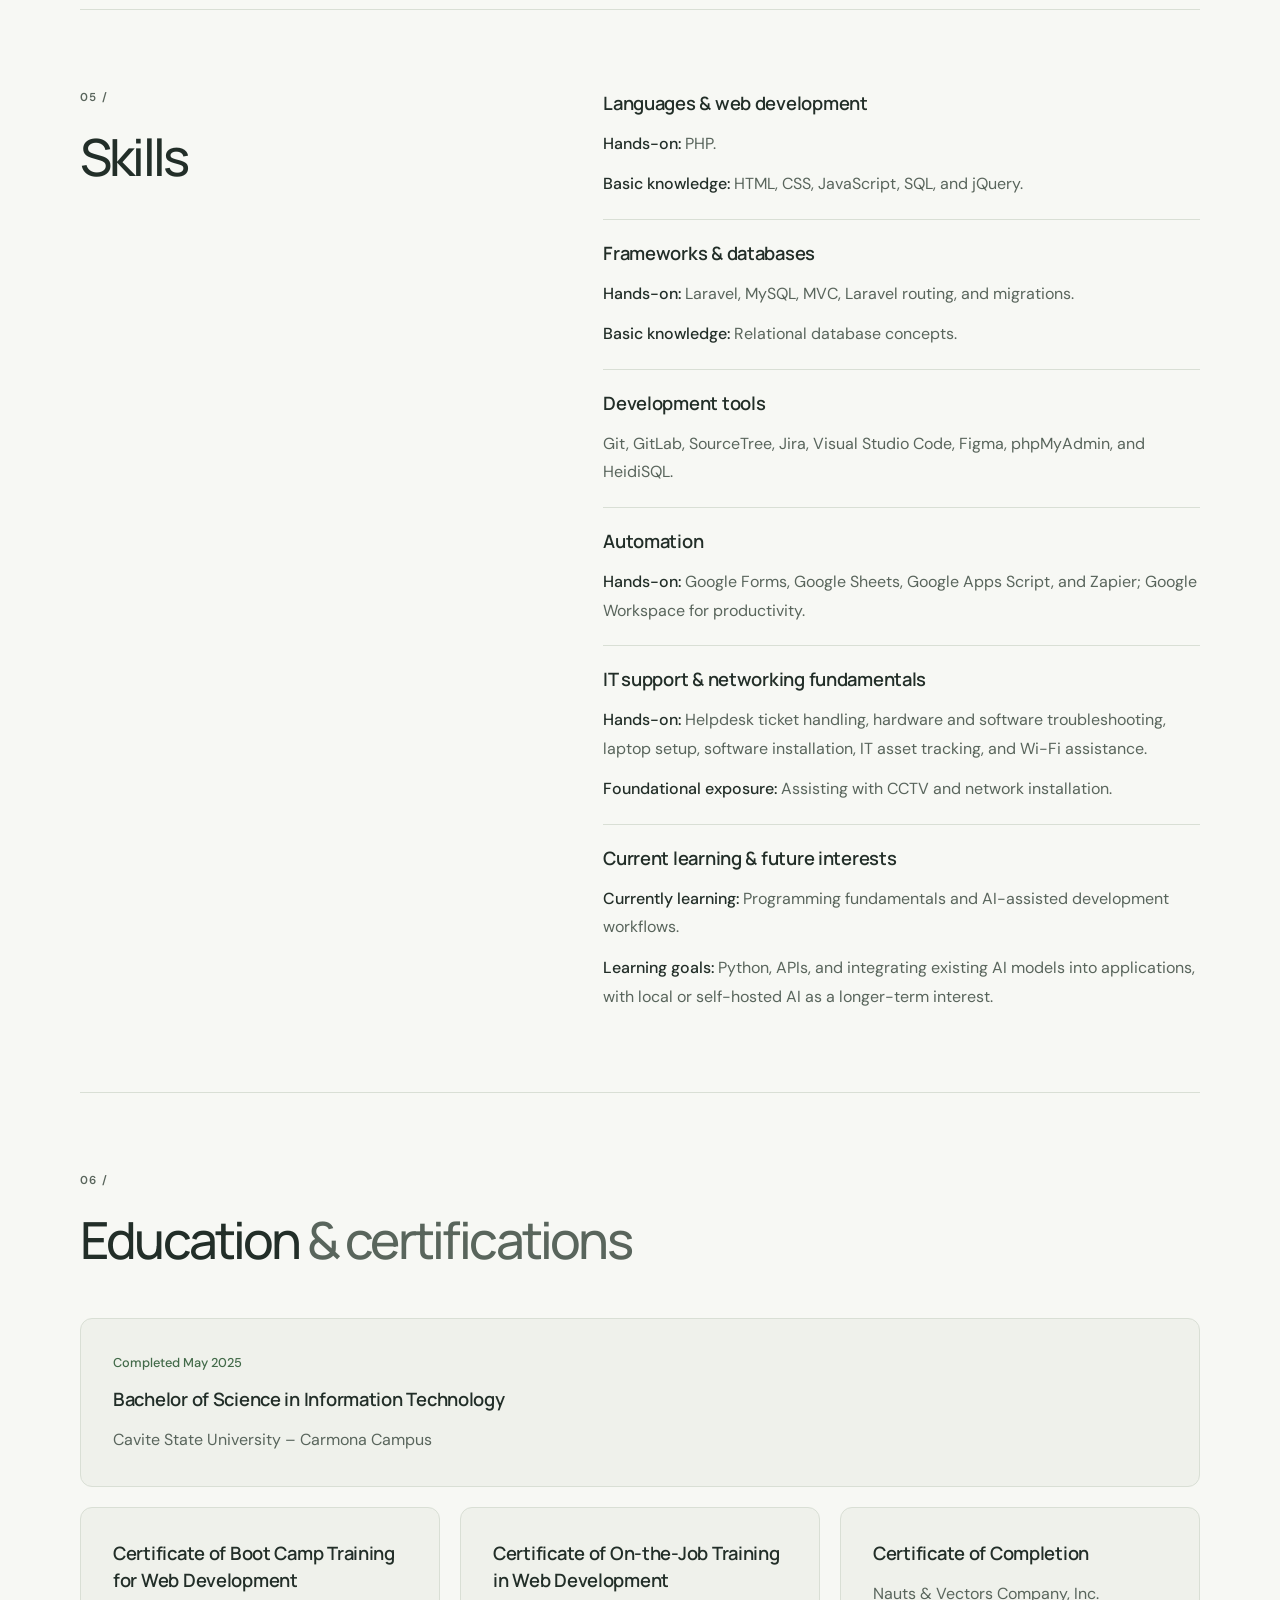
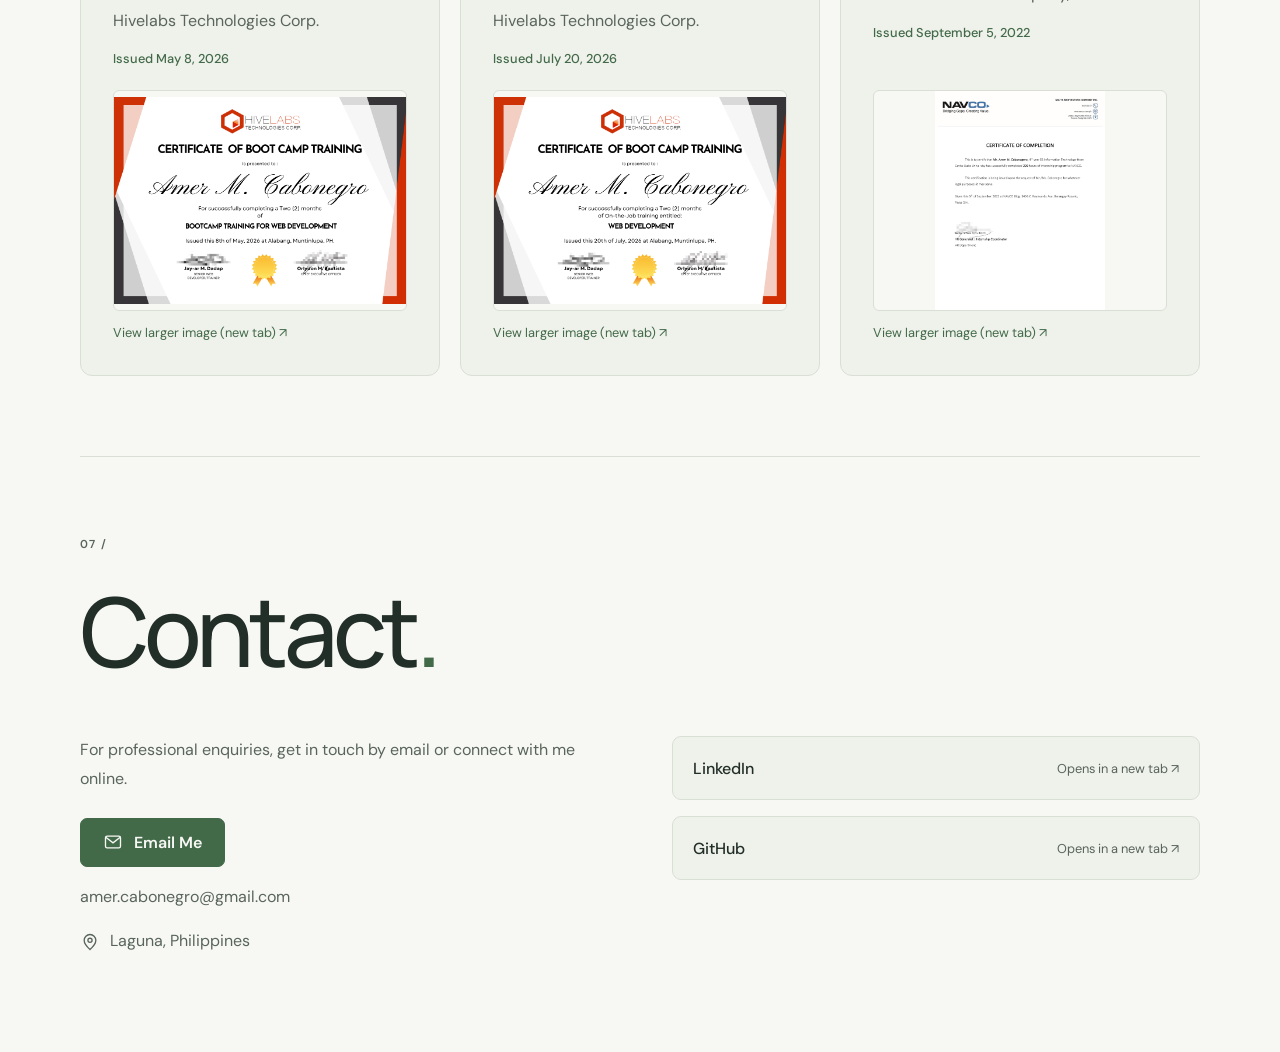
==== commit 88f167e2: "Refine IT internship description and enhance NAVCO project case study link" ====
--- a/index.html
+++ b/index.html
@@ -124,9 +124,9 @@
           <p class="entry-meta"><time datetime="2022">2022</time> &middot; 200-hour internship</p>
           <h3>IT Intern</h3>
           <p class="entry-organization">Nauts &amp; Vectors Company, Inc.</p>
-          <p>Monitored IT helpdesk tickets, assisted employees with technical issues, set up laptops, and maintained IT asset records.</p>
-          <p>Built an intern monitoring system using Google Forms, Google Sheets, and Google Apps Script. Used Zapier to send registration, time-in, and time-out alerts to HR and supervisors through Slack and Viber.</p>
-          <p>Assisted with Wi-Fi access and CCTV/network installation, and created a PC maintenance tutorial video for employees.</p>
+          <p>Provided IT support through helpdesk monitoring, employee troubleshooting, laptop setup, and IT asset documentation. Assisted with Wi-Fi and CCTV/network activities and created employee troubleshooting materials.</p>
+          <p>Independently developed a Google Forms, Google Sheets, and Apps Script-based intern monitoring system to support HR attendance tracking and automated working-hour calculations. The system was adopted by HR and continued receiving submissions through November 2026.</p>
+          <a class="project-link" href="projects/navco-intern-monitoring/index.html"><span class="project-link-label">View NAVCO Project Case Study</span><span aria-hidden="true">&rarr;</span></a>
         </article>
       </div>
     </section>
